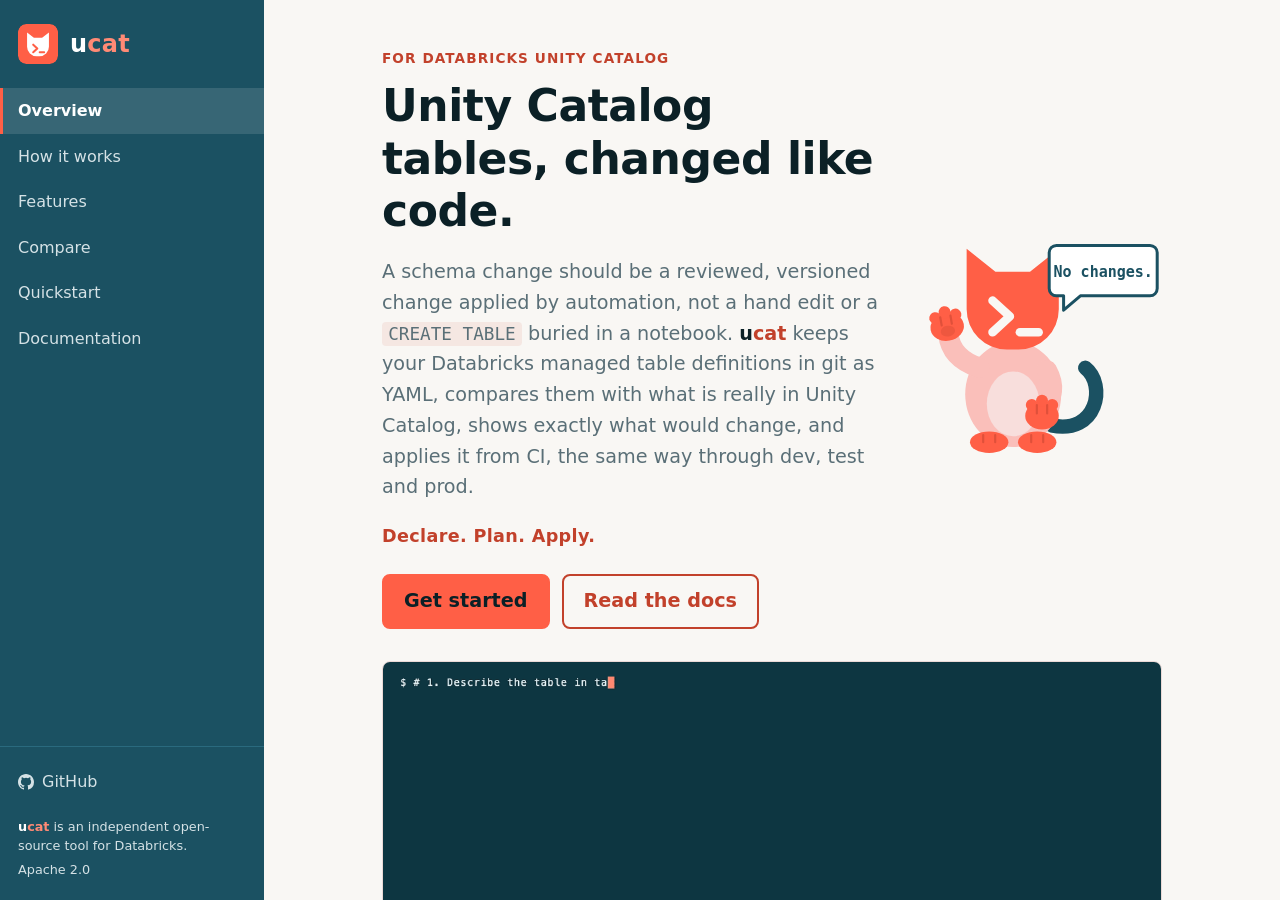
==== docs/index.html @ d8d9d3b6 "ucat v1.0.0" ====
<!doctype html>
<html lang="en">
<head>
  <meta charset="utf-8">
  <meta name="viewport" content="width=device-width, initial-scale=1">
  <title>ucat - Databricks Unity Catalog tables, changed like code</title>
  <meta name="description" content="Declarative management of Databricks Unity Catalog managed tables: YAML in git, plan, apply from CI, the same definitions through dev, test and prod. No state file.">
  <script>document.documentElement.className = "js";</script>
  <link rel="stylesheet" href="assets/style.css">
  <link rel="icon" type="image/svg+xml" href="assets/favicon.svg">
  <meta property="og:type" content="website">
  <meta property="og:title" content="ucat - Databricks Unity Catalog tables, changed like code">
  <meta property="og:description" content="YAML in git, plan, apply from CI. Declarative management of Databricks Unity Catalog managed tables. No state file.">
  <meta property="og:url" content="https://ninilich.github.io/ucat/">
  <meta property="og:image" content="https://ninilich.github.io/ucat/assets/social-preview.png">
  <meta name="twitter:card" content="summary_large_image">
  <meta name="twitter:image" content="https://ninilich.github.io/ucat/assets/social-preview.png">
</head>
<body>
  <a class="skip" href="#main">Skip to content</a>
  <div class="shell">
    <aside class="sidebar">
      <div class="sb-head">
        <a class="brand" href="#overview"><img src="assets/ucat-icon-tile.svg" width="40" height="40" alt=""><span class="wm">u<span>cat</span></span></a>
        <button class="menu-btn" type="button" aria-expanded="false" aria-controls="menu">Menu</button>
      </div>
      <nav id="menu" aria-label="Main">
        <ul>
          <li><a class="item" href="#overview">Overview</a></li>
          <li><a class="item" href="#how-it-works">How it works</a></li>
          <li><a class="item" href="#features">Features</a></li>
          <li><a class="item" href="#compare">Compare</a></li>
          <li><a class="item" href="#quickstart">Quickstart</a></li>
          <li><a class="item" href="documentation.html">Documentation</a></li>
        </ul>
        <div class="sb-foot">
          <ul>
            <li><a class="item" href="https://github.com/ninilich/ucat"><svg class="sb-ico" width="16" height="16" viewBox="0 0 16 16" aria-hidden="true" focusable="false"><path d="M8 0C3.58 0 0 3.58 0 8c0 3.54 2.29 6.53 5.47 7.59.4.07.55-.17.55-.38 0-.19-.01-.82-.01-1.49-2.01.37-2.53-.49-2.69-.94-.09-.23-.48-.94-.82-1.13-.28-.15-.68-.52-.01-.53.63-.01 1.08.58 1.23.82.72 1.21 1.87.87 2.33.66.07-.52.28-.87.51-1.07-1.78-.2-3.64-.89-3.64-3.95 0-.87.31-1.59.82-2.15-.08-.2-.36-1.02.08-2.12 0 0 .67-.21 2.2.82a7.6 7.6 0 0 1 4 0c1.53-1.04 2.2-.82 2.2-.82.44 1.1.16 1.92.08 2.12.51.56.82 1.27.82 2.15 0 3.07-1.87 3.75-3.65 3.95.29.25.54.73.54 1.48 0 1.07-.01 1.93-.01 2.2 0 .21.15.46.55.38A8.01 8.01 0 0 0 16 8c0-4.42-3.58-8-8-8z"/></svg>GitHub</a></li>
          </ul>
          <p class="sb-legal"><span class="uc">u<span>cat</span></span> is an independent open-source tool for Databricks.<span>Apache 2.0</span></p>
        </div>
      </nav>
    </aside>

    <main id="main">
      <section class="panel" id="overview" data-title="Overview">
        <div class="hero">
          <div>
            <p class="eyebrow">For Databricks Unity Catalog</p>
            <h1 tabindex="-1">Unity Catalog tables, changed like code.</h1>
            <p class="lead">A schema change should be a reviewed, versioned change applied by automation, not a hand edit or a <code>CREATE TABLE</code> buried in a notebook. <span class="uc">u<span>cat</span></span> keeps your Databricks managed table definitions in git as YAML, compares them with what is really in Unity Catalog, shows exactly what would change, and applies it from CI, the same way through dev, test and prod.</p>
            <p class="tagline">Declare. Plan. Apply.</p>
            <div class="actions">
              <a class="btn primary" href="#quickstart">Get started</a>
              <a class="btn secondary" href="documentation.html">Read the docs</a>
            </div>
          </div>
          <img src="assets/cato-overview.svg" width="240" height="240" alt="Cato, the ucat mascot, says: No changes.">
        </div>
        <div class="demo">
          <img src="assets/demo.gif" width="1180" height="720" alt="Terminal recording: ucat validate, plan and apply create a table; then a new column, a different clustering and a table property are added to it (changed lines highlighted), with validate, plan and apply; the last plan prints No changes.">
        </div>

        <div class="sub" id="why">
          <h2>Sound familiar?</h2>
          <ul>
            <li>A column was added in production by hand. Dev and test never got it.</li>
            <li>Your jobs are full of <code>CREATE TABLE IF NOT EXISTS</code>. A pipeline ends up doing what it should not: owning its own table definitions. Creation is smeared across the code. It is an anti-pattern and a workaround for a missing tool.</li>
            <li>Nobody can review a table change before it reaches production.</li>
            <li>A rename quietly became a drop and a create.</li>
          </ul>
          <p><strong>The missing piece next to Declarative Automation Bundles (formerly Databricks Asset Bundles).</strong> Bundles deploy jobs and pipelines; <span class="uc">u<span>cat</span></span> deploys tables the same way. Describe them declaratively, review the plan in a pull request, apply the same definitions to dev, test and prod, one target at a time.</p>
        </div>
        <p class="legal"><span class="oss">Open source under the Apache License 2.0. <a href="https://github.com/ninilich/ucat/issues">Issues</a>, <a href="https://github.com/ninilich/ucat/blob/main/CONTRIBUTING.md">contributions welcome</a>, <a href="https://github.com/ninilich/ucat/blob/main/ROADMAP.md">roadmap</a>.</span>Databricks and Unity Catalog are trademarks of Databricks, Inc. <span class="uc">u<span>cat</span></span> is an independent project and is not sponsored or endorsed by Databricks.</p>
      </section>

      <section class="panel" id="how-it-works" data-title="How it works">
        <div class="head-mascot">
          <div><h2 tabindex="-1">How it works</h2></div>
          <img src="assets/cato-plan.svg" width="160" height="160" alt="Cato reading a plan">
        </div>
        <ol class="steps">
          <li>
            <h3>Describe tables in YAML</h3>
            Describe the table you want. One file per table, kept in git next to your code.
            <pre><code>name: orders
schema: silver
comment: "Customer orders"
columns:
  - name: id
    type: BIGINT
    nullable: false
    comment: "Primary key"
  - name: created_at
    type: TIMESTAMP
clustering:
  columns: [id]</code></pre>
          </li>
          <li>
            <h3>Plan</h3>
            <span class="uc">u<span>cat</span></span> reads the live state from the Unity Catalog REST API and shows exactly what would change. There is no state file to store or lock.
            <pre><code>$ ucat plan -t dev
  `main`.`silver`.`orders`
    + create table `main`.`silver`.`orders` (2 columns)

Plan: 1 to add, 0 to change, 0 to destroy.</code></pre>
          </li>
          <li>
            <h3>Apply</h3>
            Review, then apply. Destructive changes ask for confirmation; CI uses <code>--auto-approve</code>.
            <pre><code>ucat apply -t dev</code></pre>
          </li>
          <li>
            <h3>Change it later</h3>
            Edit the YAML: add a column, change the clustering, set a table property. Run <code>plan</code> and <code>apply</code> again; <span class="uc">u<span>cat</span></span> changes the table in place.
            <pre><code>  - name: discount
    type: DECIMAL(5,2)
clustering:
  columns: [customer_id]
tblproperties:
  delta.enableChangeDataFeed: "true"</code></pre>
            <pre><code>$ ucat plan -t dev
  `main`.`silver`.`orders`
    ~ set 1 tblproperties
    ~ add column "discount" DECIMAL(5,2)
    ~ set clustering by (customer_id)

Plan: 0 to add, 3 to change, 0 to destroy.</code></pre>
          </li>
        </ol>
      </section>

      <section class="panel" id="features" data-title="Features">
        <h2 tabindex="-1">Key features</h2>
        <p class="lead">Schema changes get the same treatment as code: versioned, reviewed, applied by automation.</p>
        <div class="feat-rows">
          <div class="feat">
            <div class="feat-text">
              <h3>Describe it, don&#x27;t script it</h3>
              <p>You write the table you want. <span class="uc">u<span>cat</span></span> works out the <code>CREATE</code> and <code>ALTER</code> statements, in the right order. No migrations to hand-write.</p>
            </div>
            <pre><code>columns:
  - name: id
    type: BIGINT
  - name: discount
    type: DECIMAL(5,2)
clustering:
  columns: [customer_id]</code></pre>
          </div>
          <div class="feat">
            <div class="feat-text">
              <h3>Reviewed before it runs</h3>
              <p><code>ucat plan</code> shows exactly what would change, with <code>--show-sql</code> for the statements. Put it in a pull request.</p>
            </div>
            <pre><code>$ ucat plan -t dev
  `main`.`shop`.`orders`
    ~ set 1 tblproperties
    ~ add column "discount" DECIMAL(5,2)
    ~ set clustering by (customer_id)

Plan: 0 to add, 3 to change, 0 to destroy.</code></pre>
          </div>
          <div class="feat">
            <div class="feat-text">
              <h3>Safe by default</h3>
              <p>A rename stays a rename (<code>rename_from</code>), never a drop and a create. A column drop without column mapping is refused at planning time.</p>
            </div>
            <pre><code>rename_from: order_items

$ ucat plan -t dev
  `main`.`shop`.`order_lines`
    ~ rename table order_items → order_lines

Plan: 0 to add, 1 to change, 0 to destroy.</code></pre>
          </div>
        </div>
        <div class="grid features">
          <div class="card"><h3>Same definitions, every environment</h3><p>One YAML, a target per environment. CI applies the same definitions to dev, test and prod, one target at a time.</p></div>
          <div class="card"><h3>Built for CI/CD</h3><p>Exit codes, <code>--detailed-exitcode</code>, <code>--json</code>. One binary for Linux, macOS and Windows.</p></div>
          <div class="card"><h3>Start from what you have</h3><p><code>ucat pull</code> writes YAML from tables that already exist.</p></div>
        </div>
      </section>

      <section class="panel" id="compare" data-title="Compare">
        <h2 tabindex="-1">How it compares</h2>
        <p class="lead"><span class="uc">u<span>cat</span></span> does one thing: it keeps the definitions of standalone managed tables in git and brings Unity Catalog to that state. The other tools do other jobs; several of them work well next to <span class="uc">u<span>cat</span></span>.</p>
        <div class="tw">
          <div class="tablewrap">
            <table class="matrix">
              <thead><tr><th scope="col" class="corner"><span class="sr">Criterion</span></th><th scope="col" class="c-ucat"><span class="hd"><span class="hn"><span class="uc">u<span>cat</span></span></span><button type="button" class="tip" aria-label="About ucat" aria-expanded="false" aria-controls="tip-1">i</button></span></th><th scope="col" class="c-tf"><span class="hd"><span class="hn">Terraform</span><button type="button" class="tip" aria-label="About Terraform" aria-expanded="false" aria-controls="tip-2">i</button></span></th><th scope="col" class="c-bl"><span class="hd"><span class="hn">Bundles + Lakeflow</span><button type="button" class="tip" aria-label="About Bundles + Lakeflow" aria-expanded="false" aria-controls="tip-3">i</button></span><span class="sub2">Declarative Automation Bundles and Lakeflow pipelines</span></th><th scope="col" class="c-dbt"><span class="hd"><span class="hn">dbt</span><button type="button" class="tip" aria-label="About dbt" aria-expanded="false" aria-controls="tip-4">i</button></span></th><th scope="col" class="c-atlas"><span class="hd"><span class="hn">Atlas</span><button type="button" class="tip" aria-label="About Atlas" aria-expanded="false" aria-controls="tip-5">i</button></span></th><th scope="col" class="c-nb"><span class="hd"><span class="hn">Notebooks</span><button type="button" class="tip" aria-label="About Notebooks" aria-expanded="false" aria-controls="tip-6">i</button></span><span class="sub2">CREATE TABLE IF NOT EXISTS</span></th></tr></thead>
              <tbody>
                <tr><th scope="row"><span class="hd"><span class="hn">Designed for</span><button type="button" class="tip" aria-label="About Designed for" aria-expanded="false" aria-controls="tip-7">i</button></span></th><td class="u" data-tool="ucat">Definitions of standalone managed tables</td><td data-tool="Terraform">Infrastructure as code, including tables, schemas, catalogs</td><td data-tool="Bundles + Lakeflow">Deploying and running pipelines and jobs; pipeline-owned materialized views and streaming tables</td><td data-tool="dbt">Data transformations; a table is the output of a model</td><td data-tool="Atlas">Database schema management, declarative or versioned</td><td data-tool="Notebooks">Running code; creating a table is a side job</td></tr>
                <tr><th scope="row"><span class="hd"><span class="hn">How you describe a table</span><button type="button" class="tip" aria-label="About How you describe a table" aria-expanded="false" aria-controls="tip-8">i</button></span></th><td class="u" data-tool="ucat">Declarative YAML, one file per table</td><td data-tool="Terraform">Declarative HCL resource</td><td data-tool="Bundles + Lakeflow">Pipeline code (SQL or Python)</td><td data-tool="dbt">SQL model plus YAML properties</td><td data-tool="Atlas">SQL schema file</td><td data-tool="Notebooks">Notebook code (SQL or Python)</td></tr>
                <tr><th scope="row"><span class="hd"><span class="hn">What you run</span><button type="button" class="tip" aria-label="About What you run" aria-expanded="false" aria-controls="tip-9">i</button></span></th><td class="u" data-tool="ucat">One binary</td><td data-tool="Terraform">Terraform CLI, provider, state file</td><td data-tool="Bundles + Lakeflow">Databricks CLI; a pipeline in the workspace</td><td data-tool="dbt">Python, dbt-databricks adapter</td><td data-tool="Atlas">Atlas CLI, <strong class="em">Atlas Pro</strong> account for Databricks</td><td data-tool="Notebooks">Nothing extra</td></tr>
                <tr><th scope="row"><span class="hd"><span class="hn">Licence and cost</span><button type="button" class="tip" aria-label="About Licence and cost" aria-expanded="false" aria-controls="tip-10">i</button></span></th><td class="u" data-tool="ucat">Open source (Apache 2.0), free</td><td data-tool="Terraform">Provider: Apache 2.0. Terraform itself: Business Source License</td><td data-tool="Bundles + Lakeflow">Part of Databricks</td><td data-tool="dbt">dbt Core open source (Apache 2.0), free</td><td data-tool="Atlas">Databricks needs the <strong class="em">paid Pro plan</strong></td><td data-tool="Notebooks">Part of Databricks</td></tr>
                <tr><th scope="row"><span class="hd"><span class="hn">Supports managed tables</span><button type="button" class="tip" aria-label="About Supports managed tables" aria-expanded="false" aria-controls="tip-11">i</button></span></th><td class="u mkc" data-tool="ucat"><span class="mk mk-yes" role="img" aria-label="Yes">●</span></td><td class="mkc" data-tool="Terraform"><span class="mk mk-yes" role="img" aria-label="Yes">●</span></td><td class="mkc" data-tool="Bundles + Lakeflow"><span class="mk mk-no" role="img" aria-label="No">○</span></td><td class="mkc" data-tool="dbt"><button type="button" class="mk mk-part mkbtn" aria-label="Partly" aria-expanded="false" aria-controls="tip-12">◐</button></td><td class="mkc" data-tool="Atlas"><span class="mk mk-yes" role="img" aria-label="Yes">●</span></td><td class="mkc" data-tool="Notebooks"><button type="button" class="mk mk-part mkbtn" aria-label="Partly" aria-expanded="false" aria-controls="tip-13">◐</button></td></tr>
                <tr><th scope="row"><span class="hd"><span class="hn">Works out the change and applies it in place (ALTER)</span><button type="button" class="tip" aria-label="About Works out the change and applies it in place (ALTER)" aria-expanded="false" aria-controls="tip-14">i</button></span></th><td class="u mkc" data-tool="ucat"><span class="mk mk-yes" role="img" aria-label="Yes">●</span></td><td class="mkc" data-tool="Terraform"><button type="button" class="mk mk-part mkbtn" aria-label="Partly" aria-expanded="false" aria-controls="tip-15">◐</button></td><td class="mkc" data-tool="Bundles + Lakeflow"><button type="button" class="mk mk-part mkbtn" aria-label="Partly" aria-expanded="false" aria-controls="tip-16">◐</button></td><td class="mkc" data-tool="dbt"><button type="button" class="mk mk-part mkbtn" aria-label="Partly" aria-expanded="false" aria-controls="tip-17">◐</button></td><td class="mkc" data-tool="Atlas"><span class="mk mk-yes" role="img" aria-label="Yes">●</span></td><td class="mkc" data-tool="Notebooks"><span class="mk mk-no" role="img" aria-label="No">○</span></td></tr>
                <tr class="last"><th scope="row"><span class="hd"><span class="hn">Shows a plan before applying</span><button type="button" class="tip" aria-label="About Shows a plan before applying" aria-expanded="false" aria-controls="tip-18">i</button></span></th><td class="u mkc" data-tool="ucat"><span class="mk mk-yes" role="img" aria-label="Yes">●</span></td><td class="mkc" data-tool="Terraform"><button type="button" class="mk mk-part mkbtn" aria-label="Partly" aria-expanded="false" aria-controls="tip-19">◐</button></td><td class="mkc" data-tool="Bundles + Lakeflow"><button type="button" class="mk mk-part mkbtn" aria-label="Partly" aria-expanded="false" aria-controls="tip-20">◐</button></td><td class="mkc" data-tool="dbt"><span class="mk mk-no" role="img" aria-label="No">○</span></td><td class="mkc" data-tool="Atlas"><span class="mk mk-yes" role="img" aria-label="Yes">●</span></td><td class="mkc" data-tool="Notebooks"><span class="mk mk-no" role="img" aria-label="No">○</span></td></tr>
              </tbody>
            </table>
          </div>
        </div>
        <p class="legend"><span class="mk mk-yes" aria-hidden="true">●</span> yes <span class="mk mk-part" aria-hidden="true">◐</span> partly (see the note) <span class="mk mk-no" aria-hidden="true">○</span> no. Checked against the vendors&#x27; documentation and, for the Terraform provider, its source code (v1.142.0), on 12 November 2026.</p>
        <div role="tooltip" class="tipbox" id="tip-1" hidden>A CLI that keeps the definitions of standalone Unity Catalog managed tables in git as YAML, compares them with the live state and applies the difference. No state file.</div>
        <div role="tooltip" class="tipbox" id="tip-2" hidden>The Databricks provider manages tables with databricks_sql_table, next to catalogs and schemas. It needs a state file. It adds or drops columns, or renames, comments and changes the nullability of existing columns, in place; a change of a column type is rejected at plan time. Adding or dropping columns together with changing existing ones in one apply is rejected, and a rename is matched by the position of the column, not by its name. The provider docs still say a column change recreates the table; the code no longer does that for these changes.</div>
        <div role="tooltip" class="tipbox" id="tip-3" hidden>Declarative Automation Bundles (formerly Databricks Asset Bundles) deploy pipelines, jobs and other resources, including catalogs, schemas and volumes, but not tables. The direct deployment engine keeps its own state file. Lakeflow pipelines (formerly Delta Live Tables) build materialized views and streaming tables. Such a table and its pipeline are one unit: a different kind of table from a standalone managed table, and a different approach altogether.</div>
        <div role="tooltip" class="tipbox" id="tip-4" hidden>A transformation tool. A table is the output of a model, so its schema follows the model&#x27;s SQL. dbt manages only the tables it builds. Incremental models can add columns (on_schema_change); a table model is replaced on every run.</div>
        <div role="tooltip" class="tipbox" id="tip-5" hidden>A schema management tool with a declarative mode and Databricks support. Databricks is available only on its Pro plan or during a trial. Schemas are described in SQL, not YAML.</div>
        <div role="tooltip" class="tipbox" id="tip-6" hidden>The common baseline: a notebook or job runs CREATE TABLE IF NOT EXISTS. It never changes a table that already exists, so the code and the real table drift apart, and every change is a hand-written ALTER. A workaround for a missing tool, not a tool.</div>
        <div role="tooltip" class="tipbox" id="tip-7" hidden>What the tool is mainly built to do.</div>
        <div role="tooltip" class="tipbox" id="tip-8" hidden>The form of the definition. Declarative means you state what the table should look like; imperative means you list the statements to run.</div>
        <div role="tooltip" class="tipbox" id="tip-9" hidden>What you have to install or operate besides Databricks itself.</div>
        <div role="tooltip" class="tipbox" id="tip-10" hidden>Whether you can use the tool for this job freely, or it is billed through Databricks or a paid plan.</div>
        <div role="tooltip" class="tipbox" id="tip-11" hidden>Plain managed Delta tables in Unity Catalog. Bundles and Lakeflow work with materialized views and streaming tables instead: a different kind of table, owned by a pipeline.</div>
        <div role="tooltip" class="tipbox" id="tip-12" hidden>Only the tables it builds as models.</div>
        <div role="tooltip" class="tipbox" id="tip-13" hidden>Creates a table once; never changes it.</div>
        <div role="tooltip" class="tipbox" id="tip-14" hidden>The tool finds the difference and builds the ALTER statements, so you do not write migrations and the table is not recreated.</div>
        <div role="tooltip" class="tipbox" id="tip-15" hidden>Adds or drops columns, or renames and comments existing ones, in place (not both in one apply); a column type change is rejected at plan time.</div>
        <div role="tooltip" class="tipbox" id="tip-16" hidden>ALTER on a streaming table is in Beta; changes the pipeline cannot handle need a full refresh that reprocesses the data.</div>
        <div role="tooltip" class="tipbox" id="tip-17" hidden>Incremental models can follow on_schema_change; table models are replaced on every run.</div>
        <div role="tooltip" class="tipbox" id="tip-18" hidden>You see what would change before anything runs.</div>
        <div role="tooltip" class="tipbox" id="tip-19" hidden>terraform plan shows changes to resource attributes, not the SQL the provider will run.</div>
        <div role="tooltip" class="tipbox" id="tip-20" hidden>bundle plan previews changes to resources such as a pipeline, not to the columns of a table.</div>

        <div class="cmp-blocks">
          <h3>What <span class="uc">u<span>cat</span></span> adds on top</h3>
          <p>Explicit renames with <code>rename_from</code>. Checks while planning, before any DDL runs: an unsupported column type change, a new <code>NOT NULL</code> column, a column drop on a table without column mapping. <code>ucat pull</code>, which writes YAML from tables that already exist.</p>
          <h3>Use together</h3>
          <ul>
            <li><strong>Terraform</strong> manages catalogs, schemas and grants; <span class="uc">u<span>cat</span></span> manages the tables inside them.</li>
            <li><strong>Bundles</strong> deploy your pipelines; <span class="uc">u<span>cat</span></span> manages the standalone tables around them, for example the tables your jobs load data into.</li>
            <li><strong>dbt</strong> transforms downstream; <span class="uc">u<span>cat</span></span> keeps the definitions of the tables you load into.</li>
          </ul>
          <h3>When <span class="uc">u<span>cat</span></span> is not a fit</h3>
          <ul>
            <li>You need materialized views or streaming tables owned by a pipeline.</li>
            <li>You need more than managed tables. See the <a href="https://github.com/ninilich/ucat/blob/main/docs/limitations.md">Limitations</a> (the project is actively developing; the <a href="https://github.com/ninilich/ucat/blob/main/ROADMAP.md">Roadmap</a> shows what is next).</li>
          </ul>
          <details class="more">
            <summary>What each tool is for, and where <span class="uc">u<span>cat</span></span> fits</summary>
            <p><strong>Terraform</strong> manages infrastructure, tables included, through the <a href="https://registry.terraform.io/providers/databricks/databricks/latest/docs/resources/sql_table">Databricks provider</a>. It keeps a state file and runs the SQL on a cluster or a SQL warehouse. The provider documentation itself warns that it &quot;doesn&#x27;t handle complex cases of schema evolution&quot; and recommends specialised tools such as Liquibase and Flyway, which run versioned migrations. <span class="uc">u<span>cat</span></span> is a specialised tool for Unity Catalog tables that is declarative instead: no state file, a plan with the statements, no Terraform workflow for a schema change.</p>
            <p><strong>Declarative Automation Bundles</strong> deploy pipelines, jobs and other resources, among them catalogs, schemas, volumes and registered models. <a href="https://docs.databricks.com/aws/en/dev-tools/bundles/resources">Tables are not a bundle resource type</a>. Deployments use the <a href="https://docs.databricks.com/aws/en/dev-tools/bundles/direct">direct engine, which keeps its own state file</a> (the Terraform engine was removed in CLI 1.20.0).  <span class="uc">u<span>cat</span></span> deploys the standalone tables next to the pipelines that bundles deploy.</p>
            <p><strong>Lakeflow pipelines</strong> build materialized views and streaming tables. While a pipeline is active, it <a href="https://docs.databricks.com/aws/en/ldp/unity-catalog">manages the refresh schedule and permissions of its tables</a>: the table and its pipeline are one unit. This is a different ecosystem from standalone managed tables. If your table is produced by such a pipeline, it is not a job for <span class="uc">u<span>cat</span></span>.</p>
            <p><strong>dbt</strong> transforms data. A table is the output of a model, so its schema follows the model&#x27;s SQL, and dbt manages only the tables it builds. <span class="uc">u<span>cat</span></span> is for the tables dbt does not build, for example the tables you load data into, and for keeping their definitions reviewed in git.</p>
            <p><strong>Atlas</strong> is a schema management tool with a <a href="https://www.atlasgo.io/guides/databricks/automatic-migrations">declarative mode and Databricks support</a>. Databricks is available only on its <strong class="em">Pro plan</strong> or during a trial, and the schema is described in SQL. <span class="uc">u<span>cat</span></span> is open source, uses YAML and is built only for Unity Catalog tables.</p>
            <p><strong>Notebooks with <code>CREATE TABLE IF NOT EXISTS</code></strong> are the common baseline, and in our view a workaround for a missing tool. Software engineering settled this long ago: a <a href="https://martinfowler.com/articles/evodb.html">schema change is a versioned migration applied by automation</a>, kept apart from the code that uses the table, and data teams now keep <a href="https://soda.io/blog/guide-to-data-contracts">contracts as code in Git</a> instead of scattering them across jobs. For standalone Unity Catalog tables, nothing in the matrix above did that job. <span class="uc">u<span>cat</span></span> does.</p>
          </details>
          <p class="foot">Products change: if something here is out of date, please open an issue. All product names and trademarks are the property of their respective owners.</p>
        </div>
      </section>

      <section class="panel" id="quickstart" data-title="Quickstart">
        <h2 tabindex="-1">Quickstart</h2>
        <p class="lead">From install to the first plan in about five minutes.</p>
        <ol class="steps">
          <li>
            <h3>Install</h3>
            Not released yet; the first release will ship binaries for Linux, macOS and Windows. For now, install from source (Go 1.26 or newer).
            <pre><code>go install github.com/ninilich/ucat@latest
ucat version</code></pre>
          </li>
          <li>
            <h3>Authenticate</h3>
            Log in the usual Databricks way. <span class="uc">u<span>cat</span></span> uses the workspace host of the target and the login you made for that host.
            <pre><code>databricks auth login --host https://&lt;workspace&gt;.cloud.databricks.com</code></pre>
          </li>
          <li>
            <h3>Create a project</h3>
            <pre><code>ucat init</code></pre>
          </li>
          <li>
            <h3>See what would change</h3>
            <pre><code>ucat plan -t dev</code></pre>
          </li>
          <li class="has-cato">
            <h3>Apply</h3>
            <pre><code>ucat apply -t dev</code></pre>
            <img class="step-cato" src="assets/cato-apply.svg" width="150" height="150" alt="Cato about to press the apply button">
          </li>
        </ol>
        <p>Already have tables in Unity Catalog? Import them: <code>ucat pull -t dev</code> writes the YAML for you.</p>
        <p>Want to try it on a ready project? <a href="https://github.com/ninilich/ucat/tree/main/examples/quickstart">The quickstart example</a> creates a small shop schema, changes it twice and cleans up.</p>
        <p><a href="https://github.com/ninilich/ucat/blob/main/docs/getting-started.md">Full getting-started guide</a></p>
      </section>


    </main>
  </div>
  <script src="assets/site.js"></script>
</body>
</html>
---- docs/assets/style.css ----
/* ucat site: one stylesheet for all pages. Light theme only, no external fonts. */
:root {
  --coral: #FF5F46;
  --pink: #FABFBA;
  --blush: #F8DEDC;
  --coral-text: #C2412B;
  --teal: #1B5162;
  --teal-2: #2A6A7E;
  --teal-deep: #103642;
  --slate: #618794;
  --green: #1F7A5C;
  --blue: #2272B4;
  --oat: #F9F7F4;
  --ink: #0B2026;
  --muted: #5A6F77;
  --line: #EAD9D6;
  --surface: #FFFFFF;
  --side-ink: #FFFFFF;
  --side-muted: #D5E2E6;
  --sidew: 264px;
  --maxw: 860px;
}

* { box-sizing: border-box; }
html { color-scheme: light; }
body {
  margin: 0;
  background: var(--oat);
  color: var(--ink);
  font: 16px/1.6 system-ui, -apple-system, "Segoe UI", Roboto, sans-serif;
}
a { color: var(--coral-text); }
a:hover { text-decoration-thickness: 2px; }
:focus-visible { outline: 3px solid var(--blue); outline-offset: 2px; border-radius: 3px; }
code, pre { font-family: ui-monospace, SFMono-Regular, Menlo, Consolas, monospace; }
code { background: rgba(194, 65, 43, 0.09); padding: 0.1em 0.35em; border-radius: 4px; font-size: 0.92em; }
pre {
  background: var(--teal-deep); color: #E8EEF0;
  padding: 16px 18px; border-radius: 8px; overflow-x: auto;
  font-size: 0.9rem; line-height: 1.5; max-width: 100%;
}
pre code { background: none; padding: 0; color: inherit; }
img { max-width: 100%; height: auto; }

.skip { position: absolute; left: 8px; top: -60px; z-index: 100; background: var(--ink); color: #fff; padding: 8px 14px; border-radius: 6px; }
.skip:focus { top: 8px; }

/* shell: sidebar + content */
.shell { display: block; }
.sidebar { background: var(--teal); color: var(--side-ink); }
.sb-head { display: flex; align-items: center; justify-content: space-between; padding: 16px 18px; }
.brand { display: inline-flex; align-items: center; gap: 12px; text-decoration: none; color: var(--side-ink); font-weight: 700; font-size: 1.5rem; letter-spacing: 0.01em; }
.brand img { display: block; border-radius: 8px; }
.brand .wm span { color: #FF8A75; } /* lighter coral: 3.8:1 on the teal sidebar */
.menu-btn {
  display: none; font: inherit; font-weight: 600; color: var(--side-ink);
  background: transparent; border: 1px solid var(--slate); border-radius: 8px; padding: 7px 14px; cursor: pointer;
}
.menu-btn:hover { background: var(--teal-2); }
.sidebar :focus-visible { outline-color: #fff; }
#menu { display: flex; flex-direction: column; padding: 4px 0 16px; }
#menu ul { list-style: none; margin: 0; padding: 0; }
#menu a.item {
  display: block; padding: 10px 18px 10px 15px; border-left: 3px solid transparent;
  color: var(--side-muted); text-decoration: none; font-size: 1rem;
}
#menu a.item:hover { background: rgba(255, 255, 255, 0.08); color: #fff; }
#menu a.item[aria-current="page"] { border-left-color: var(--coral); background: rgba(255, 255, 255, 0.12); color: #fff; font-weight: 700; }
.sb-foot { margin-top: 12px; padding-top: 12px; border-top: 1px solid var(--teal-2); }
.sb-legal { margin: 14px 18px 0; font-size: 0.8rem; line-height: 1.45; color: var(--side-muted); }
.sb-legal > span:not(.uc) { display: block; margin-top: 6px; }

/* content panels */
main { outline: none; }
.panel { max-width: var(--maxw); margin: 0 auto; padding: 48px 40px 64px; }
#compare.panel { max-width: 1180px; } /* the matrix needs the room: six tools and the criteria column */
.panel :is(h1, h2):focus { outline: none; }
.js .panel { display: none; }
.js .panel.active { display: block; animation: fade 0.2s ease-out; }
@keyframes fade { from { opacity: 0; transform: translateY(4px); } to { opacity: 1; transform: none; } }
.panel + .panel { border-top: 1px solid var(--line); }
.js .panel + .panel { border-top: none; }

h1, h2, h3 { line-height: 1.2; margin: 0 0 12px; }
h1 { font-size: clamp(2rem, 4.5vw, 2.75rem); letter-spacing: -0.01em; }
h2 { font-size: clamp(1.6rem, 3vw, 2rem); }
h3 { font-size: 1.1rem; }
.lead { font-size: 1.2rem; color: var(--muted); max-width: 40em; }
.eyebrow { color: var(--coral-text); font-weight: 700; font-size: 0.85rem; text-transform: uppercase; letter-spacing: 0.08em; margin: 0 0 8px; }
.sub { margin-top: 48px; padding-top: 32px; border-top: 1px solid var(--line); }

/* hero and mascot headers */
.hero { display: grid; grid-template-columns: 1fr 240px; gap: 32px; align-items: center; }
.hero img, .head-mascot img { display: block; }
.head-mascot { display: flex; align-items: center; justify-content: space-between; gap: 24px; }
.head-mascot > div { min-width: 0; }
.head-mascot img { flex: none; }
.actions { display: flex; gap: 12px; flex-wrap: wrap; margin-top: 24px; }
.btn {
  display: inline-block; padding: 10px 20px; border-radius: 8px; text-decoration: none;
  font-weight: 700; font-size: 1.2rem; border: 2px solid var(--coral);
}
.btn.primary { background: var(--coral); color: var(--ink); }
.btn.primary:hover { background: var(--pink); border-color: var(--pink); }
.btn.secondary { color: var(--coral-text); border-color: var(--coral-text); background: transparent; }
.btn.secondary:hover { background: var(--surface); }

.demo { margin-top: 32px; }
.demo img { max-width: 100%; border-radius: 8px; border: 1px solid var(--line); }
.placeholder { border: 2px dashed var(--pink); border-radius: 8px; padding: 40px 16px; text-align: center; color: var(--muted); background: var(--surface); }
/* the word "ucat" in running text: bold, two colours like the logo */
.uc { font-weight: 700; color: var(--ink); }
.uc span { color: var(--coral-text); }
.sidebar .uc { color: #fff; }
.sidebar .uc span { color: #FF8A75; }
.eyebrow { margin: 0 0 10px; font-size: 0.85rem; font-weight: 700; letter-spacing: 0.08em; text-transform: uppercase; color: var(--coral-text); }
.tagline { margin: 18px 0 0; font-size: 1.1rem; font-weight: 700; letter-spacing: 0.02em; color: var(--coral-text); }
.legal { margin-top: 40px; padding-top: 16px; border-top: 1px solid var(--line); font-size: 0.8rem; color: var(--muted); }

/* grids, steps, cards */
.grid { display: grid; gap: 16px; grid-template-columns: repeat(auto-fit, minmax(240px, 1fr)); margin-top: 20px; }
.card { background: var(--surface); border: 1px solid var(--line); border-radius: 10px; padding: 18px; }
.card p { margin: 0; color: var(--muted); }
.card.key { grid-column: 1 / -1; border-left: 4px solid var(--coral); }
.card.key h3 { font-size: 1.25rem; }
.feat-rows { margin-top: 20px; }
.feat { display: grid; grid-template-columns: 1fr; gap: 16px; align-items: center; padding: 22px 0; border-top: 1px solid var(--line); }
.feat:last-child { margin-bottom: 8px; }
.feat-text { border-left: 4px solid var(--coral); padding-left: 16px; }
.feat-text h3 { margin: 0 0 6px; font-size: 1.25rem; }
.feat-text p { margin: 0; color: var(--muted); }
.feat pre { margin: 0; font-size: 0.82rem; }
@media (min-width: 860px) {
  .feat { grid-template-columns: 1fr 1fr; gap: 32px; }
}
@media (min-width: 1100px) {
  .grid.features { grid-template-columns: repeat(3, 1fr); }
}
.card:hover { background: var(--blush); }
.card:hover p { color: var(--ink); }
.steps { counter-reset: step; list-style: none; padding: 0; margin: 20px 0 0; display: grid; gap: 16px; }
.steps li { counter-increment: step; background: var(--surface); border: 1px solid var(--line); border-radius: 10px; padding: 18px 18px 18px 64px; position: relative; min-width: 0; }
.steps li::before {
  content: counter(step); position: absolute; left: 18px; top: 16px;
  width: 32px; height: 32px; border-radius: 50%; background: var(--coral); color: var(--ink);
  display: grid; place-items: center; font-weight: 700; font-size: 1.15rem;
}
.steps li pre { margin: 10px 0 0; }

.steps li.has-cato { padding-right: 190px; min-height: 150px; }
.steps li .step-cato { position: absolute; right: 14px; bottom: 10px; width: 150px; height: 150px; }
.sb-ico { vertical-align: -3px; margin-right: 8px; fill: currentColor; }
.legal a { color: var(--coral-text); }
.legal .oss { display: block; margin-bottom: 6px; }

/* comparison matrix: a real table on wide screens, stacked blocks below 1200px. Nothing scrolls sideways. */
.tablewrap { margin-top: 20px; }
.matrix { border-collapse: separate; border-spacing: 0; width: 100%; background: var(--surface); font-size: 0.92rem; line-height: 1.45; }
.matrix th, .matrix td { text-align: left; vertical-align: top; overflow-wrap: anywhere; }
.matrix thead th { vertical-align: middle; font-weight: 700; line-height: 1.25; }
.matrix thead th .hn { font-size: 1rem; }
.matrix .sub2 { display: block; margin-top: 3px; font-size: 0.75rem; font-weight: 400; overflow-wrap: normal; }
.matrix th[scope="row"] { font-weight: 700; }
.matrix th.corner { background: var(--surface); }
.hd { display: inline-flex; align-items: center; gap: 6px; }
.hd .hn { min-width: 0; }
/* tool colours: header cells and the stacked-layout chips share them */
.c-ucat, td[data-tool="ucat"]::before { background: var(--teal); color: #fff; }
.c-tf, td[data-tool="Terraform"]::before { background: #7B42BC; color: #fff; }
.c-bl, td[data-tool="Bundles + Lakeflow"]::before { background: #1B3139; color: #fff; }
.c-dbt, td[data-tool="dbt"]::before { background: #FF694A; color: var(--ink); }
.c-atlas, td[data-tool="Atlas"]::before { background: #4E6B77; color: #fff; }
.c-nb, td[data-tool="Notebooks"]::before { background: #5F6B70; color: #fff; }
.matrix thead .c-ucat .uc, .matrix thead .c-ucat .uc span { color: #fff; }
.matrix thead .c-ucat .uc span { color: #FFB3A6; }
.matrix td::before { display: none; }
.matrix td.mkc { text-align: center; vertical-align: middle; }
.sr { position: absolute; width: 1px; height: 1px; overflow: hidden; clip: rect(0 0 0 0); white-space: nowrap; }
.mk { display: inline-block; font-size: 1.25rem; line-height: 1; font-style: normal; }
.mk-yes { color: var(--teal); }
.mk-part { color: var(--coral-text); }
.mk-no { color: var(--muted); }
.mkbtn { font: inherit; font-size: 1.25rem; line-height: 1; background: none; border: 0; padding: 4px 6px; cursor: help; border-radius: 6px; }
.mkbtn:hover { background: var(--blush); }
.tip {
  flex: none; width: 20px; height: 20px; padding: 0; border-radius: 50%; cursor: help;
  font: italic 700 0.78rem/1 Georgia, "Times New Roman", serif; display: inline-grid; place-items: center;
  background: transparent; color: inherit; border: 1.5px solid currentColor; opacity: 0.85;
}
.tip:hover, .tip[aria-expanded="true"] { opacity: 1; background: rgba(255, 255, 255, 0.22); }
.matrix th[scope="row"] .tip { color: var(--teal); }
.matrix th[scope="row"] .tip:hover, .matrix th[scope="row"] .tip[aria-expanded="true"] { background: var(--blush); }
.c-dbt .tip:hover, .c-dbt .tip[aria-expanded="true"] { background: rgba(11, 32, 38, 0.15); }
.matrix thead :focus-visible { outline-color: #fff; }
.matrix thead .c-dbt :focus-visible { outline-color: var(--ink); }
.tipbox {
  position: fixed; z-index: 60; left: 0; top: 0; width: max-content; max-width: min(340px, calc(100vw - 16px));
  background: var(--ink); color: #fff; padding: 10px 12px; border-radius: 8px; font-size: 0.88rem; line-height: 1.45;
  font-weight: 400; text-align: left; box-shadow: 0 8px 24px rgba(11, 32, 38, 0.3);
}
.tipbox[hidden] { display: none; }
.legend { margin: 12px 0 0; font-size: 0.9rem; color: var(--muted); }
.legend .mk { font-size: 1rem; margin-left: 10px; vertical-align: -1px; }
.legend .mk:first-child { margin-left: 0; }
.matrix .em, .cmp-blocks .em { font-weight: 700; text-decoration: underline; text-decoration-color: var(--coral); text-decoration-thickness: 2px; text-underline-offset: 3px; }
.cmp-blocks { margin-top: 36px; }
.cmp-blocks h3 { margin-top: 24px; }
.cmp-blocks h3:first-child { margin-top: 0; }
.cmp-blocks p, .cmp-blocks ul { margin: 0 0 10px; }
.cmp-blocks ul { padding-left: 1.3em; }
.cmp-blocks details.more { margin: 18px 0 0; border: 1px solid var(--line); border-radius: 8px; padding: 0 16px; }
.cmp-blocks details.more > summary { cursor: pointer; padding: 12px 0; font-weight: 600; }
.cmp-blocks details.more[open] > summary { border-bottom: 1px solid var(--line); margin-bottom: 12px; }
.cmp-blocks details.more p, .cmp-blocks details.more ul { font-size: 0.92rem; }
.cmp-blocks details.more > :last-child { margin-bottom: 14px; }
.cmp-blocks .foot { margin-top: 28px; padding-top: 14px; border-top: 1px solid var(--line); font-size: 0.8rem; color: var(--muted); }

/* wide: fit the panel, six equal tool columns */
@media (min-width: 1200px) {
  #compare.panel { max-width: 1180px; padding-left: 24px; padding-right: 24px; }
  .tablewrap { border: 1px solid var(--line); border-radius: 8px; overflow: hidden; }
  .matrix { table-layout: fixed; font-size: 0.85rem; line-height: 1.4; }
  .matrix th, .matrix td { padding: 8px 9px; border-right: 1px solid var(--line); border-bottom: 1px solid var(--line); }
  .matrix th.corner, .matrix th[scope="row"] { width: 170px; }
  .matrix th[scope="row"] .hn { font-size: 0.85rem; }
  .matrix thead th .hn { font-size: 0.92rem; }
  .matrix .sub2 { font-size: 0.68rem; }
  .matrix tr.last > * { border-bottom: 0; }
  .matrix tr > :last-child { border-right: 0; }
  .matrix td.u, .matrix th.c-ucat { border-left: 2px solid var(--teal); border-right: 2px solid var(--teal); }
  .matrix td.u { background: rgba(248, 222, 220, 0.5); }
  .matrix tr.last > td.u { border-bottom: 2px solid var(--teal); }
  .tip { width: 18px; height: 18px; font-size: 0.72rem; }
  .hd { gap: 5px; }
}

/* below 1200px: one block per criterion, one line per tool */
@media (max-width: 1199px) {
  .matrix, .matrix tbody { display: block; }
  .matrix thead { display: block; margin-bottom: 14px; }
  .matrix thead tr { display: flex; flex-wrap: wrap; gap: 6px; }
  .matrix thead th.corner { display: none; }
  .matrix thead th { display: block; padding: 6px 10px; border-radius: 999px; font-size: 0.85rem; }
  .matrix thead .hd { gap: 6px; }
  .matrix thead .hn { font-size: 0.85rem; }
  .matrix thead .sub2 { display: none; }
  .matrix tbody tr { display: block; background: var(--surface); border: 1px solid var(--line); border-radius: 10px; padding: 12px 14px; margin-bottom: 12px; }
  .matrix th[scope="row"] { display: block; padding: 0 0 8px; margin-bottom: 4px; border-bottom: 1px solid var(--line); }
  .matrix td { display: flex; align-items: flex-start; gap: 10px; padding: 7px 8px; border-radius: 6px; }
  .matrix td.mkc { text-align: left; align-items: center; }
  .matrix td::before {
    content: attr(data-tool); display: block; flex: none; width: 8.6rem; padding: 2px 8px; border-radius: 999px;
    font-size: 0.78rem; font-weight: 700; line-height: 1.35; text-align: center;
  }
  .matrix td.u { background: rgba(248, 222, 220, 0.6); }
  .matrix .mkbtn { padding: 0 4px; }
}

/* docs list */
.docgroup { margin: 40px 0 0; }
.doclist { list-style: none; padding: 0; margin: 20px 0 0; display: grid; gap: 12px; grid-template-columns: repeat(auto-fit, minmax(240px, 1fr)); }
.doclist a { display: block; height: 100%; background: var(--surface); border: 1px solid var(--line); border-radius: 10px; padding: 14px 16px; text-decoration: none; color: var(--ink); }
.doclist a:hover { border-color: var(--coral); background: var(--blush); }
.doclist strong { display: block; color: var(--coral-text); }
.doclist a > span { color: var(--ink); opacity: .78; font-size: 0.95rem; }

/* desktop: fixed sidebar, only the panel area scrolls */
@media (min-width: 900px) {
  body { overflow: hidden; }
  .sidebar { position: fixed; inset: 0 auto 0 0; width: var(--sidew); overflow-y: auto; }
  .sb-head { padding: 24px 18px 20px; }
  #menu { min-height: calc(100vh - 88px); }
  .sb-foot { margin-top: auto; }
  main { margin-left: var(--sidew); height: 100vh; overflow-y: auto; }
}

/* mobile: sticky top bar with drawer */
@media (max-width: 899px) {
  .js .sidebar { position: sticky; top: 0; z-index: 20; }
  .sb-head { padding: 10px 16px; }
  .brand { font-size: 1.3rem; }
  .js .menu-btn { display: inline-block; }
  .js #menu { display: none; position: absolute; top: 100%; left: 0; right: 0; background: var(--teal); max-height: calc(100vh - 64px); overflow-y: auto; border-top: 1px solid var(--teal-2); box-shadow: 0 12px 24px rgba(11, 32, 38, 0.3); }
  .js .sidebar.open #menu { display: flex; }
  .panel { padding: 32px 16px 48px; scroll-margin-top: 64px; }
  .hero { grid-template-columns: 1fr; }
  .hero img { order: 2; width: 200px; height: 200px; }
  .head-mascot img { width: 110px; height: 110px; }
  .steps li .step-cato { width: 120px; height: 120px; }
  .btn { font-size: 1.1rem; }
}
@media (max-width: 480px) {
  .head-mascot { align-items: flex-start; }
  .head-mascot img { width: 84px; height: 84px; }
  .steps li { padding-left: 56px; }
  .steps li.has-cato { padding-right: 18px; padding-bottom: 130px; min-height: 0; }
  .steps li .step-cato { width: 110px; height: 110px; }
  .steps li::before { left: 14px; }
}
@media (prefers-reduced-motion: reduce) {
  .js .panel.active { animation: none; }
  * { scroll-behavior: auto !important; transition: none !important; }
}
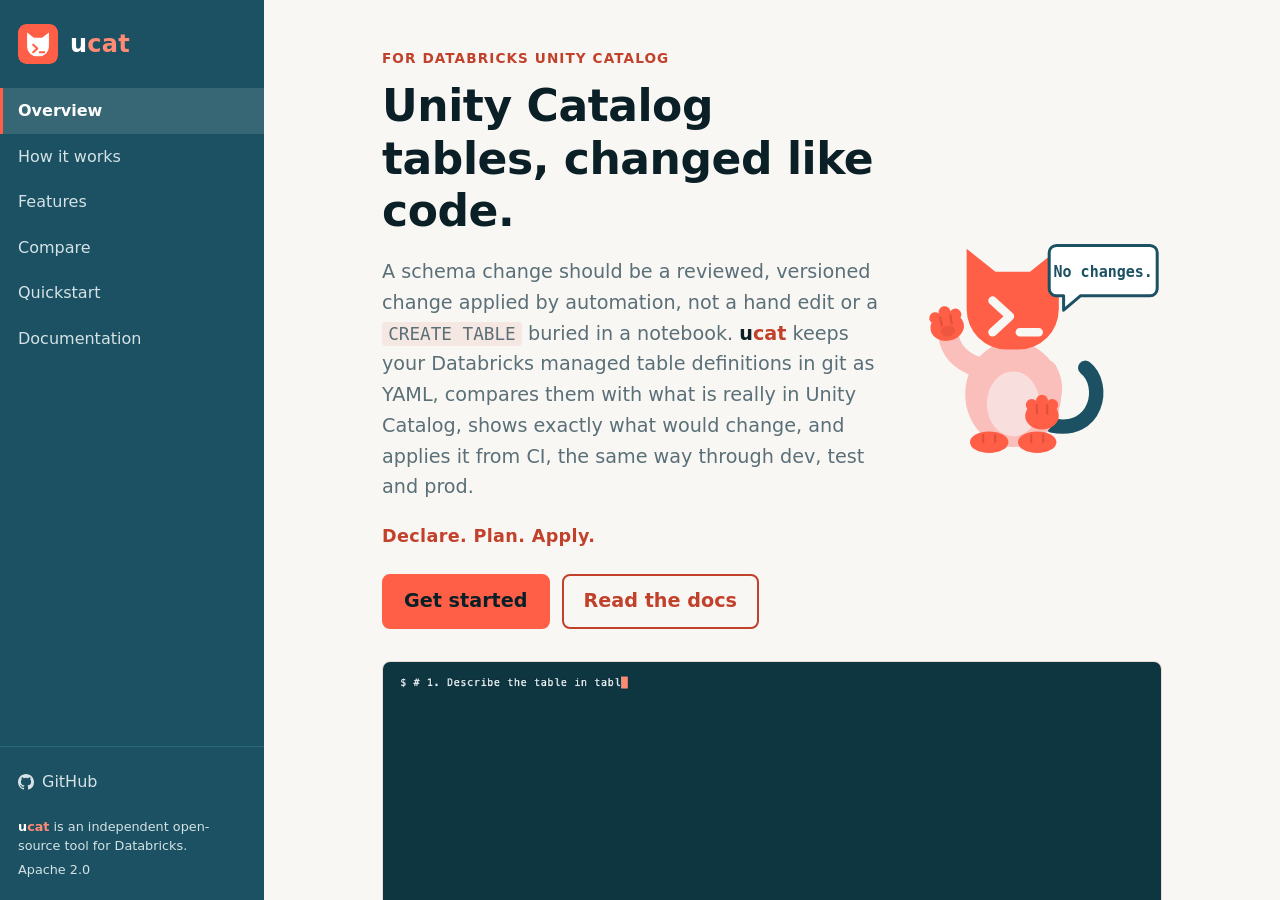
==== commit b87d9eda: "docs: install with Homebrew and from GitHub Releases" ====
--- a/docs/index.html
+++ b/docs/index.html
@@ -255,8 +255,8 @@
         <ol class="steps">
           <li>
             <h3>Install</h3>
-            Not released yet; the first release will ship binaries for Linux, macOS and Windows. For now, install from source (Go 1.26 or newer).
-            <pre><code>go install github.com/ninilich/ucat@latest
+            With Homebrew on macOS or Linux, or download a binary from <a href="https://github.com/ninilich/ucat/releases">GitHub Releases</a> (Linux, macOS, Windows). Go 1.26 or newer can build it from source.
+            <pre><code>brew install ninilich/ucat/ucat
 ucat version</code></pre>
           </li>
           <li>
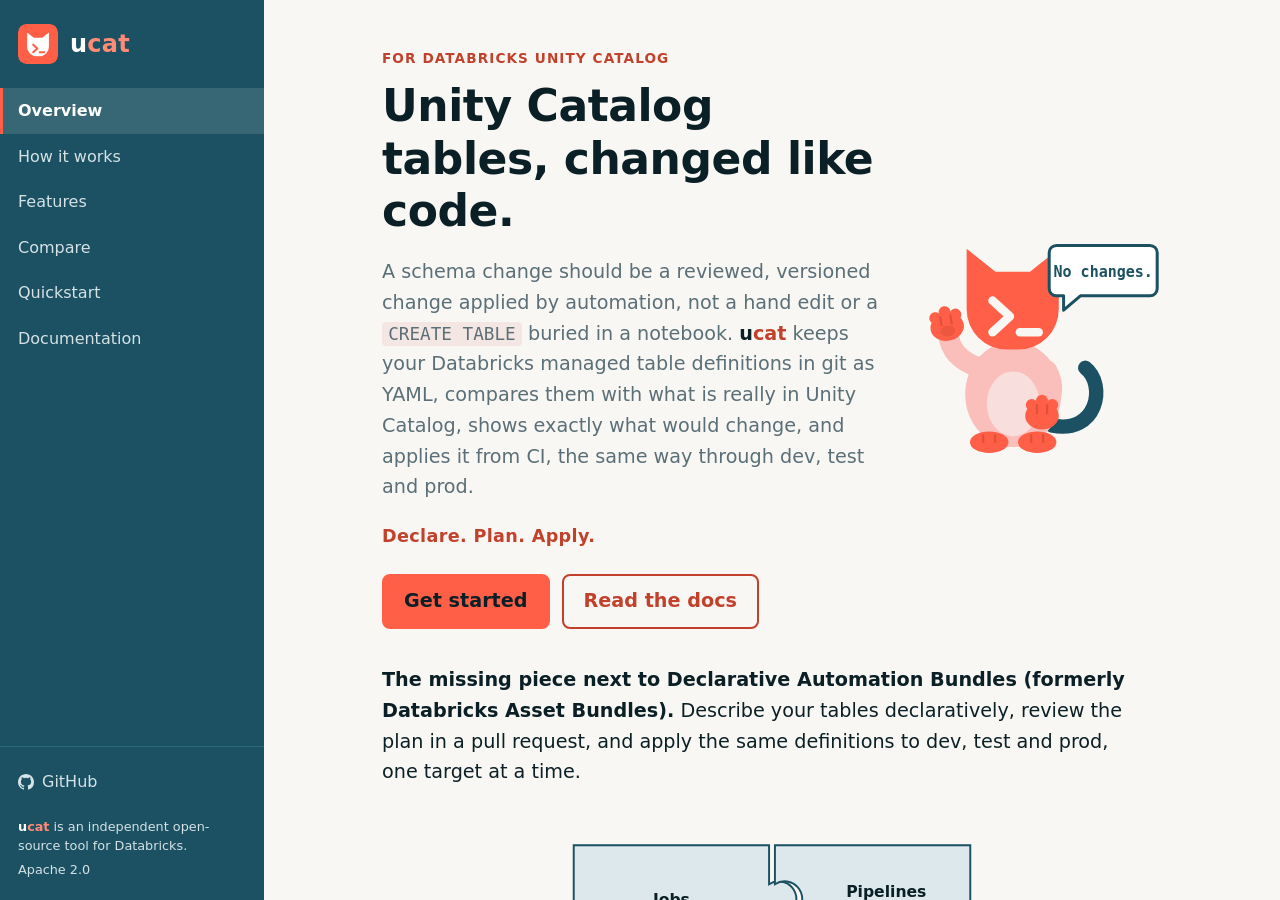
==== commit 11a82abe: "docs: install options, Liquibase comparison, table ownership, ucat.dev - Install with Homebrew first" ====
--- a/docs/index.html
+++ b/docs/index.html
@@ -11,10 +11,10 @@
   <meta property="og:type" content="website">
   <meta property="og:title" content="ucat - Databricks Unity Catalog tables, changed like code">
   <meta property="og:description" content="YAML in git, plan, apply from CI. Declarative management of Databricks Unity Catalog managed tables. No state file.">
-  <meta property="og:url" content="https://ninilich.github.io/ucat/">
-  <meta property="og:image" content="https://ninilich.github.io/ucat/assets/social-preview.png">
+  <meta property="og:url" content="https://ucat.dev/">
+  <meta property="og:image" content="https://ucat.dev/assets/social-preview.png">
   <meta name="twitter:card" content="summary_large_image">
-  <meta name="twitter:image" content="https://ninilich.github.io/ucat/assets/social-preview.png">
+  <meta name="twitter:image" content="https://ucat.dev/assets/social-preview.png">
 </head>
 <body>
   <a class="skip" href="#main">Skip to content</a>
@@ -57,6 +57,17 @@
           </div>
           <img src="assets/cato-overview.svg" width="240" height="240" alt="Cato, the ucat mascot, says: No changes.">
         </div>
+        <div class="piece" id="missing-piece">
+          <p class="piece-lead"><strong>The missing piece next to Declarative Automation Bundles (formerly Databricks Asset Bundles).</strong> Describe your tables declaratively, review the plan in a pull request, and apply the same definitions to dev, test and prod, one target at a time.</p>
+          <figure class="fit-puzzle">
+            <svg class="puzzle" viewBox="0 0 430 278" role="img" aria-labelledby="pz-t pz-d" focusable="false"><title id="pz-t">Four pieces of a Databricks project as code</title><desc id="pz-d">A puzzle of four pieces. Jobs, pipelines, and apps, dashboards and AI are deployed by Declarative Automation Bundles. The fourth piece, managed tables, is added by ucat.</desc><g><path class="pz-bundle" d="M12 34L212 34L212 74A18 18 0 1 1 212 104L212 144L127 144A18 18 0 1 1 97 144L12 144L12 34Z"/><text class="pz-l" x="112" y="91" text-anchor="middle" dominant-baseline="middle">Jobs</text></g><g><path class="pz-bundle" d="M218 34L418 34L418 144L333 144A18 18 0 1 1 303 144L218 144L218 104A18 18 0 1 0 218 74L218 34Z"/><text class="pz-l" x="332" y="87" text-anchor="middle">Pipelines</text><text class="pz-s" x="332" y="109" text-anchor="middle">SDP, formerly DLT</text></g><g><path class="pz-bundle" d="M12 150L97 150A18 18 0 1 0 127 150L212 150L212 190A18 18 0 1 1 212 220L212 260L12 260L12 150Z"/><text class="pz-l" x="112" y="207" text-anchor="middle" dominant-baseline="middle">Apps, dashboards, AI</text></g><g class="pz-raise" transform="translate(4 -6) rotate(3 318 205)"><path class="pz-ucat" d="M218 150L303 150A18 18 0 1 0 333 150L418 150L418 260L218 260L218 220A18 18 0 1 0 218 190L218 150Z"/><text class="pz-l" x="332" y="198" text-anchor="middle">Managed tables</text><text class="pz-s" x="332" y="220" text-anchor="middle">ucat</text></g></svg>
+            <figcaption>Bundles deploy your jobs, pipelines and apps. Managed tables are not one of their resources: <span class="uc">u<span>cat</span></span> adds them, in the same way.</figcaption>
+            <p class="pz-key"><span class="kk bundle">Declarative Automation Bundles</span><span class="kk ucat"><span class="uc">u<span>cat</span></span></span></p>
+          </figure>
+          <h2 class="h-owns">Who owns the table</h2>
+          <p>In a pipeline, the pipeline owns the table: its schema comes from the query, and the table lives and changes with that code. With <span class="uc">u<span>cat</span></span> the table comes first. Its definition is a file in git that you review like a contract, and the jobs, pipelines and notebooks that fill it are just the ones that write into it.</p>
+          <p class="note"><span class="uc">u<span>cat</span></span> does not write data into the table and does not check the quality of the data. &ldquo;Contract&rdquo; describes the process: a schema change goes through a pull request like any other change. It is not a guarantee about the data. <a href="https://github.com/ninilich/ucat/blob/main/docs/concepts.md#who-owns-a-table">More in Concepts.</a></p>
+        </div>
         <div class="demo">
           <img src="assets/demo.gif" width="1180" height="720" alt="Terminal recording: ucat validate, plan and apply create a table; then a new column, a different clustering and a table property are added to it (changed lines highlighted), with validate, plan and apply; the last plan prints No changes.">
         </div>
@@ -65,11 +76,10 @@
           <h2>Sound familiar?</h2>
           <ul>
             <li>A column was added in production by hand. Dev and test never got it.</li>
-            <li>Your jobs are full of <code>CREATE TABLE IF NOT EXISTS</code>. A pipeline ends up doing what it should not: owning its own table definitions. Creation is smeared across the code. It is an anti-pattern and a workaround for a missing tool.</li>
+            <li>Your jobs are full of <code>CREATE TABLE IF NOT EXISTS</code>. Each pipeline ends up owning its own table definition, so table creation is scattered across the code. It works, but it is a workaround for a missing tool.</li>
             <li>Nobody can review a table change before it reaches production.</li>
             <li>A rename quietly became a drop and a create.</li>
           </ul>
-          <p><strong>The missing piece next to Declarative Automation Bundles (formerly Databricks Asset Bundles).</strong> Bundles deploy jobs and pipelines; <span class="uc">u<span>cat</span></span> deploys tables the same way. Describe them declaratively, review the plan in a pull request, apply the same definitions to dev, test and prod, one target at a time.</p>
         </div>
         <p class="legal"><span class="oss">Open source under the Apache License 2.0. <a href="https://github.com/ninilich/ucat/issues">Issues</a>, <a href="https://github.com/ninilich/ucat/blob/main/CONTRIBUTING.md">contributions welcome</a>, <a href="https://github.com/ninilich/ucat/blob/main/ROADMAP.md">roadmap</a>.</span>Databricks and Unity Catalog are trademarks of Databricks, Inc. <span class="uc">u<span>cat</span></span> is an independent project and is not sponsored or endorsed by Databricks.</p>
       </section>
@@ -175,7 +185,7 @@
           </div>
         </div>
         <div class="grid features">
-          <div class="card"><h3>Same definitions, every environment</h3><p>One YAML, a target per environment. CI applies the same definitions to dev, test and prod, one target at a time.</p></div>
+          <div class="card"><h3>Same definitions, every environment</h3><p>One YAML, a target per environment. CI applies the same definitions to dev, test and prod, one target at a time. Each target can point to its own workspace.</p></div>
           <div class="card"><h3>Built for CI/CD</h3><p>Exit codes, <code>--detailed-exitcode</code>, <code>--json</code>. One binary for Linux, macOS and Windows.</p></div>
           <div class="card"><h3>Start from what you have</h3><p><code>ucat pull</code> writes YAML from tables that already exist.</p></div>
         </div>
@@ -184,34 +194,53 @@
       <section class="panel" id="compare" data-title="Compare">
         <h2 tabindex="-1">How it compares</h2>
         <p class="lead"><span class="uc">u<span>cat</span></span> does one thing: it keeps the definitions of standalone managed tables in git and brings Unity Catalog to that state. The other tools do other jobs; several of them work well next to <span class="uc">u<span>cat</span></span>.</p>
+        <div class="seg" role="tablist" aria-label="Comparison view">
+          <button type="button" role="tab" id="tab-fit" data-view="fit" aria-controls="view-fit" aria-selected="true">Where they fit</button>
+          <button type="button" role="tab" id="tab-table" data-view="table" aria-controls="view-table" aria-selected="false" tabindex="-1">Feature by feature</button>
+        </div>
+        <div role="tabpanel" id="view-fit" class="fit-view" aria-labelledby="tab-fit">
+          <figure class="mapwrap"><svg class="map" viewBox="0 0 520 462" role="img" aria-labelledby="map-t map-d" focusable="false"><title id="map-t">Where the tools fit</title><desc id="map-d">A grid of two columns and three rows. Left to right: you write the steps (imperative) to you write the result (declarative). Bottom to top: specialist to all-in-one. Declarative Automation Bundles (DAB) and Terraform are declarative and all-in-one, in the top right cell. dbt is declarative and in the middle row. Notebooks are imperative and in the middle row. Liquibase is imperative and a specialist, in the bottom left cell. ucat is declarative and a specialist, in the bottom right cell. Shape and colour show what the tool keeps besides your files: a green circle for nothing (ucat, dbt, notebooks), a brown square for a history table (Liquibase), a purple diamond for a state file and a backend (DAB, Terraform).</desc><defs><marker id="mp-arr" viewBox="0 0 10 10" refX="7" refY="5" markerWidth="6" markerHeight="6" orient="auto-start-reverse"><path d="M0 0L10 5L0 10z" class="mp-arrh"/></marker></defs><rect class="mp-hl" x="274" y="284" width="234" height="136"/><rect class="mp-frame" x="40" y="12" width="468" height="408"/><path class="mp-grid" d="M274 12V420"/><path class="mp-grid" d="M40 148H508"/><path class="mp-grid" d="M40 284H508"/><path class="mp-ax" d="M158 444H383" marker-end="url(#mp-arr)"/><path class="mp-ax" d="M18 304V128" marker-end="url(#mp-arr)"/><g transform="translate(94.8 444)"><rect class="mp-chip" x="-54.8" y="-11.0" width="109.6" height="22" rx="3"/><text class="mp-chip-t" x="0" y="0" text-anchor="middle" dominant-baseline="central">IMPERATIVE</text></g><g transform="translate(448.5 444)"><rect class="mp-chip" x="-59.5" y="-11.0" width="119.0" height="22" rx="3"/><text class="mp-chip-t" x="0" y="0" text-anchor="middle" dominant-baseline="central">DECLARATIVE</text></g><text class="mp-axt mp-ko" x="270" y="444" text-anchor="middle" dominant-baseline="central">How a change is described</text><g transform="translate(18 66.8) rotate(-90)"><rect class="mp-chip" x="-54.8" y="-11.0" width="109.6" height="22" rx="3"/><text class="mp-chip-t" x="0" y="0" text-anchor="middle" dominant-baseline="central">ALL-IN-ONE</text></g><g transform="translate(18 365.2) rotate(-90)"><rect class="mp-chip" x="-54.8" y="-11.0" width="109.6" height="22" rx="3"/><text class="mp-chip-t" x="0" y="0" text-anchor="middle" dominant-baseline="central">SPECIALIST</text></g><text class="mp-axt mp-ko" transform="translate(18 216) rotate(-90)" text-anchor="middle" dominant-baseline="central">How much one tool covers</text><g class="mp-t mp-state" tabindex="0" data-why="Declarative Automation Bundles (also called Bundles): describes the result in YAML and deploys many resource types."><title>DAB: Declarative Automation Bundles (also called Bundles): describes the result in YAML and deploys many resource types.</title><path class="mp-dot" d="M330 46.2L339.8 56L330 65.8L320.2 56Z"/><text class="mp-n" x="347" y="56" dominant-baseline="central">DAB</text></g><g class="mp-t mp-state" tabindex="0" data-why="Describes the result; covers many platforms and resource types."><title>Terraform: Describes the result; covers many platforms and resource types.</title><path class="mp-dot" d="M330 94.2L339.8 104L330 113.8L320.2 104Z"/><text class="mp-n" x="347" y="104" dominant-baseline="central">Terraform</text></g><g class="mp-t mp-none" tabindex="0" data-why="Models are declarative SELECTs; broad within data transformation: tests, docs, lineage, snapshots."><title>dbt: Models are declarative SELECTs; broad within data transformation: tests, docs, lineage, snapshots.</title><circle class="mp-dot" cx="330" cy="216" r="7"/><text class="mp-n" x="347" y="216" dominant-baseline="central">dbt</text></g><g class="mp-t mp-none" tabindex="0" data-why="You write the steps in code; can do almost anything, so it sits in the middle for scope."><title>Notebooks: You write the steps in code; can do almost anything, so it sits in the middle for scope.</title><circle class="mp-dot" cx="96" cy="216" r="7"/><text class="mp-n" x="113" y="216" dominant-baseline="central">Notebooks</text></g><g class="mp-t mp-hist" tabindex="0" data-why="You write changesets, the steps of each change; one job: schema changes of a database."><title>Liquibase: You write changesets, the steps of each change; one job: schema changes of a database.</title><rect class="mp-dot" x="89" y="345" width="14" height="14" rx="1.5"/><text class="mp-n" x="113" y="352" dominant-baseline="central">Liquibase</text></g><g class="mp-t mp-none" tabindex="0" data-why="A table file describes the result; one job: managed tables of Unity Catalog."><title>ucat: A table file describes the result; one job: managed tables of Unity Catalog.</title><circle class="mp-halo" cx="330" cy="352" r="23"/><circle class="mp-ring" cx="330" cy="352" r="16"/><circle class="mp-dot" cx="330" cy="352" r="9"/><text class="mp-n mp-nu" x="358" y="352" dominant-baseline="central">ucat</text></g></svg><p class="mp-why" id="mp-why" aria-live="polite">Hover over or focus a tool to see why it sits where it does.</p></figure>
+          <div class="map-foot">
+            <p class="map-key"><strong>What you keep besides your files</strong><span class="kk none">Nothing</span><span class="kk hist">A history table</span><span class="kk state">A state file and a backend</span></p>
+            <p>Left to right: from scripts and migrations you write to a desired state the tool works out. Bottom to top: from one job done in depth to many jobs in one tool.</p>
+            <p class="small">Our reading of each tool&#x27;s documentation on 14 November 2026. Positions are approximate: a tool sits in the cell it fits best, and where it stands inside a cell means nothing. Terraform, for example, can also manage individual tables.</p>
+            <p><a class="js-only" href="#compare-table">See the table</a><span class="js-only"> &middot; </span><a href="https://github.com/ninilich/ucat/issues">Disagree with a position? Open an issue.</a></p>
+          </div>
+        </div>
+        <div role="tabpanel" id="view-table" class="fit-view" aria-labelledby="tab-table">
         <div class="tw">
           <div class="tablewrap">
             <table class="matrix">
-              <thead><tr><th scope="col" class="corner"><span class="sr">Criterion</span></th><th scope="col" class="c-ucat"><span class="hd"><span class="hn"><span class="uc">u<span>cat</span></span></span><button type="button" class="tip" aria-label="About ucat" aria-expanded="false" aria-controls="tip-1">i</button></span></th><th scope="col" class="c-tf"><span class="hd"><span class="hn">Terraform</span><button type="button" class="tip" aria-label="About Terraform" aria-expanded="false" aria-controls="tip-2">i</button></span></th><th scope="col" class="c-bl"><span class="hd"><span class="hn">Bundles + Lakeflow</span><button type="button" class="tip" aria-label="About Bundles + Lakeflow" aria-expanded="false" aria-controls="tip-3">i</button></span><span class="sub2">Declarative Automation Bundles and Lakeflow pipelines</span></th><th scope="col" class="c-dbt"><span class="hd"><span class="hn">dbt</span><button type="button" class="tip" aria-label="About dbt" aria-expanded="false" aria-controls="tip-4">i</button></span></th><th scope="col" class="c-atlas"><span class="hd"><span class="hn">Atlas</span><button type="button" class="tip" aria-label="About Atlas" aria-expanded="false" aria-controls="tip-5">i</button></span></th><th scope="col" class="c-nb"><span class="hd"><span class="hn">Notebooks</span><button type="button" class="tip" aria-label="About Notebooks" aria-expanded="false" aria-controls="tip-6">i</button></span><span class="sub2">CREATE TABLE IF NOT EXISTS</span></th></tr></thead>
+              <thead><tr><th scope="col" class="corner"><span class="sr">Criterion</span></th><th scope="col" class="c-ucat"><span class="hd"><span class="hn"><span class="uc">u<span>cat</span></span></span><button type="button" class="tip" aria-label="About ucat" aria-expanded="false" aria-controls="tip-1">i</button></span></th><th scope="col" class="c-tf"><span class="hd"><span class="hn">Terraform</span><button type="button" class="tip" aria-label="About Terraform" aria-expanded="false" aria-controls="tip-2">i</button></span></th><th scope="col" class="c-bl"><span class="hd"><span class="hn">Bundles + Lakeflow</span><button type="button" class="tip" aria-label="About Bundles + Lakeflow" aria-expanded="false" aria-controls="tip-3">i</button></span><span class="sub2">Declarative Automation Bundles and Lakeflow pipelines</span></th><th scope="col" class="c-dbt"><span class="hd"><span class="hn">dbt</span><button type="button" class="tip" aria-label="About dbt" aria-expanded="false" aria-controls="tip-4">i</button></span></th><th scope="col" class="c-atlas"><span class="hd"><span class="hn">Atlas</span><button type="button" class="tip" aria-label="About Atlas" aria-expanded="false" aria-controls="tip-5">i</button></span></th><th scope="col" class="c-lb"><span class="hd"><span class="hn">Liquibase</span><button type="button" class="tip" aria-label="About Liquibase" aria-expanded="false" aria-controls="tip-21">i</button></span></th><th scope="col" class="c-nb"><span class="hd"><span class="hn">Notebooks</span><button type="button" class="tip" aria-label="About Notebooks" aria-expanded="false" aria-controls="tip-6">i</button></span><span class="sub2">CREATE TABLE IF NOT EXISTS</span></th></tr></thead>
               <tbody>
-                <tr><th scope="row"><span class="hd"><span class="hn">Designed for</span><button type="button" class="tip" aria-label="About Designed for" aria-expanded="false" aria-controls="tip-7">i</button></span></th><td class="u" data-tool="ucat">Definitions of standalone managed tables</td><td data-tool="Terraform">Infrastructure as code, including tables, schemas, catalogs</td><td data-tool="Bundles + Lakeflow">Deploying and running pipelines and jobs; pipeline-owned materialized views and streaming tables</td><td data-tool="dbt">Data transformations; a table is the output of a model</td><td data-tool="Atlas">Database schema management, declarative or versioned</td><td data-tool="Notebooks">Running code; creating a table is a side job</td></tr>
-                <tr><th scope="row"><span class="hd"><span class="hn">How you describe a table</span><button type="button" class="tip" aria-label="About How you describe a table" aria-expanded="false" aria-controls="tip-8">i</button></span></th><td class="u" data-tool="ucat">Declarative YAML, one file per table</td><td data-tool="Terraform">Declarative HCL resource</td><td data-tool="Bundles + Lakeflow">Pipeline code (SQL or Python)</td><td data-tool="dbt">SQL model plus YAML properties</td><td data-tool="Atlas">SQL schema file</td><td data-tool="Notebooks">Notebook code (SQL or Python)</td></tr>
-                <tr><th scope="row"><span class="hd"><span class="hn">What you run</span><button type="button" class="tip" aria-label="About What you run" aria-expanded="false" aria-controls="tip-9">i</button></span></th><td class="u" data-tool="ucat">One binary</td><td data-tool="Terraform">Terraform CLI, provider, state file</td><td data-tool="Bundles + Lakeflow">Databricks CLI; a pipeline in the workspace</td><td data-tool="dbt">Python, dbt-databricks adapter</td><td data-tool="Atlas">Atlas CLI, <strong class="em">Atlas Pro</strong> account for Databricks</td><td data-tool="Notebooks">Nothing extra</td></tr>
-                <tr><th scope="row"><span class="hd"><span class="hn">Licence and cost</span><button type="button" class="tip" aria-label="About Licence and cost" aria-expanded="false" aria-controls="tip-10">i</button></span></th><td class="u" data-tool="ucat">Open source (Apache 2.0), free</td><td data-tool="Terraform">Provider: Apache 2.0. Terraform itself: Business Source License</td><td data-tool="Bundles + Lakeflow">Part of Databricks</td><td data-tool="dbt">dbt Core open source (Apache 2.0), free</td><td data-tool="Atlas">Databricks needs the <strong class="em">paid Pro plan</strong></td><td data-tool="Notebooks">Part of Databricks</td></tr>
-                <tr><th scope="row"><span class="hd"><span class="hn">Supports managed tables</span><button type="button" class="tip" aria-label="About Supports managed tables" aria-expanded="false" aria-controls="tip-11">i</button></span></th><td class="u mkc" data-tool="ucat"><span class="mk mk-yes" role="img" aria-label="Yes">●</span></td><td class="mkc" data-tool="Terraform"><span class="mk mk-yes" role="img" aria-label="Yes">●</span></td><td class="mkc" data-tool="Bundles + Lakeflow"><span class="mk mk-no" role="img" aria-label="No">○</span></td><td class="mkc" data-tool="dbt"><button type="button" class="mk mk-part mkbtn" aria-label="Partly" aria-expanded="false" aria-controls="tip-12">◐</button></td><td class="mkc" data-tool="Atlas"><span class="mk mk-yes" role="img" aria-label="Yes">●</span></td><td class="mkc" data-tool="Notebooks"><button type="button" class="mk mk-part mkbtn" aria-label="Partly" aria-expanded="false" aria-controls="tip-13">◐</button></td></tr>
-                <tr><th scope="row"><span class="hd"><span class="hn">Works out the change and applies it in place (ALTER)</span><button type="button" class="tip" aria-label="About Works out the change and applies it in place (ALTER)" aria-expanded="false" aria-controls="tip-14">i</button></span></th><td class="u mkc" data-tool="ucat"><span class="mk mk-yes" role="img" aria-label="Yes">●</span></td><td class="mkc" data-tool="Terraform"><button type="button" class="mk mk-part mkbtn" aria-label="Partly" aria-expanded="false" aria-controls="tip-15">◐</button></td><td class="mkc" data-tool="Bundles + Lakeflow"><button type="button" class="mk mk-part mkbtn" aria-label="Partly" aria-expanded="false" aria-controls="tip-16">◐</button></td><td class="mkc" data-tool="dbt"><button type="button" class="mk mk-part mkbtn" aria-label="Partly" aria-expanded="false" aria-controls="tip-17">◐</button></td><td class="mkc" data-tool="Atlas"><span class="mk mk-yes" role="img" aria-label="Yes">●</span></td><td class="mkc" data-tool="Notebooks"><span class="mk mk-no" role="img" aria-label="No">○</span></td></tr>
-                <tr class="last"><th scope="row"><span class="hd"><span class="hn">Shows a plan before applying</span><button type="button" class="tip" aria-label="About Shows a plan before applying" aria-expanded="false" aria-controls="tip-18">i</button></span></th><td class="u mkc" data-tool="ucat"><span class="mk mk-yes" role="img" aria-label="Yes">●</span></td><td class="mkc" data-tool="Terraform"><button type="button" class="mk mk-part mkbtn" aria-label="Partly" aria-expanded="false" aria-controls="tip-19">◐</button></td><td class="mkc" data-tool="Bundles + Lakeflow"><button type="button" class="mk mk-part mkbtn" aria-label="Partly" aria-expanded="false" aria-controls="tip-20">◐</button></td><td class="mkc" data-tool="dbt"><span class="mk mk-no" role="img" aria-label="No">○</span></td><td class="mkc" data-tool="Atlas"><span class="mk mk-yes" role="img" aria-label="Yes">●</span></td><td class="mkc" data-tool="Notebooks"><span class="mk mk-no" role="img" aria-label="No">○</span></td></tr>
+                <tr><th scope="row"><span class="hd"><span class="hn">Designed for</span><button type="button" class="tip" aria-label="About Designed for" aria-expanded="false" aria-controls="tip-7">i</button></span></th><td class="u" data-tool="ucat">Definitions of standalone managed tables</td><td data-tool="Terraform">Infrastructure as code, including tables, schemas, catalogs</td><td data-tool="Bundles + Lakeflow">Deploying and running pipelines and jobs; pipeline-owned materialized views and streaming tables</td><td data-tool="dbt">Data transformations; a table is the output of a model</td><td data-tool="Atlas">Database schema management, declarative or versioned</td><td data-tool="Liquibase">Versioned database schema changes, applied as migrations</td><td data-tool="Notebooks">Running code; creating a table is a side job</td></tr>
+                <tr><th scope="row"><span class="hd"><span class="hn">How you describe a table</span><button type="button" class="tip" aria-label="About How you describe a table" aria-expanded="false" aria-controls="tip-8">i</button></span></th><td class="u" data-tool="ucat">Declarative YAML, one file per table</td><td data-tool="Terraform">Declarative HCL resource</td><td data-tool="Bundles + Lakeflow">Pipeline code (SQL or Python)</td><td data-tool="dbt">SQL model plus YAML properties</td><td data-tool="Atlas">SQL schema file</td><td data-tool="Liquibase">Changelog of changesets (SQL, YAML, XML or JSON)</td><td data-tool="Notebooks">Notebook code (SQL or Python)</td></tr>
+                <tr><th scope="row"><span class="hd"><span class="hn">What you run</span><button type="button" class="tip" aria-label="About What you run" aria-expanded="false" aria-controls="tip-9">i</button></span></th><td class="u" data-tool="ucat">One binary</td><td data-tool="Terraform">Terraform CLI, provider, state file</td><td data-tool="Bundles + Lakeflow">Databricks CLI; a pipeline in the workspace</td><td data-tool="dbt">Python, dbt-databricks adapter</td><td data-tool="Atlas">Atlas CLI, <strong class="em">Atlas Pro</strong> account for Databricks</td><td data-tool="Liquibase">Liquibase and its Databricks extension; needs Java (or a Docker image); a history table in each database</td><td data-tool="Notebooks">Nothing extra</td></tr>
+                <tr><th scope="row"><span class="hd"><span class="hn">Licence and cost</span><button type="button" class="tip" aria-label="About Licence and cost" aria-expanded="false" aria-controls="tip-10">i</button></span></th><td class="u" data-tool="ucat">Open source (Apache 2.0), free</td><td data-tool="Terraform">Provider: Apache 2.0. Terraform itself: Business Source License</td><td data-tool="Bundles + Lakeflow">Part of Databricks</td><td data-tool="dbt">dbt Core open source (Apache 2.0), free</td><td data-tool="Atlas">Databricks needs the <strong class="em">paid Pro plan</strong></td><td data-tool="Liquibase">Community: Functional Source License (source available; each release becomes Apache 2.0 after two years). Liquibase Secure: commercial</td><td data-tool="Notebooks">Part of Databricks</td></tr>
+                <tr><th scope="row"><span class="hd"><span class="hn">Supports managed tables</span><button type="button" class="tip" aria-label="About Supports managed tables" aria-expanded="false" aria-controls="tip-11">i</button></span></th><td class="u mkc" data-tool="ucat"><span class="mk mk-yes" role="img" aria-label="Yes">●</span></td><td class="mkc" data-tool="Terraform"><span class="mk mk-yes" role="img" aria-label="Yes">●</span></td><td class="mkc" data-tool="Bundles + Lakeflow"><span class="mk mk-no" role="img" aria-label="No">○</span></td><td class="mkc" data-tool="dbt"><button type="button" class="mk mk-part mkbtn" aria-label="Partly" aria-expanded="false" aria-controls="tip-12">◐</button></td><td class="mkc" data-tool="Atlas"><span class="mk mk-yes" role="img" aria-label="Yes">●</span></td><td class="mkc" data-tool="Liquibase"><button type="button" class="mk mk-yes mkbtn" aria-label="Yes" aria-expanded="false" aria-controls="tip-23">●</button></td><td class="mkc" data-tool="Notebooks"><button type="button" class="mk mk-part mkbtn" aria-label="Partly" aria-expanded="false" aria-controls="tip-13">◐</button></td></tr>
+                <tr><th scope="row"><span class="hd"><span class="hn">Works out the change and applies it in place (ALTER)</span><button type="button" class="tip" aria-label="About Works out the change and applies it in place (ALTER)" aria-expanded="false" aria-controls="tip-14">i</button></span></th><td class="u mkc" data-tool="ucat"><span class="mk mk-yes" role="img" aria-label="Yes">●</span></td><td class="mkc" data-tool="Terraform"><button type="button" class="mk mk-part mkbtn" aria-label="Partly" aria-expanded="false" aria-controls="tip-15">◐</button></td><td class="mkc" data-tool="Bundles + Lakeflow"><button type="button" class="mk mk-part mkbtn" aria-label="Partly" aria-expanded="false" aria-controls="tip-16">◐</button></td><td class="mkc" data-tool="dbt"><button type="button" class="mk mk-part mkbtn" aria-label="Partly" aria-expanded="false" aria-controls="tip-17">◐</button></td><td class="mkc" data-tool="Atlas"><span class="mk mk-yes" role="img" aria-label="Yes">●</span></td><td class="mkc" data-tool="Liquibase"><button type="button" class="mk mk-part mkbtn" aria-label="Partly" aria-expanded="false" aria-controls="tip-24">◐</button></td><td class="mkc" data-tool="Notebooks"><span class="mk mk-no" role="img" aria-label="No">○</span></td></tr>
+                <tr class="last"><th scope="row"><span class="hd"><span class="hn">Shows a plan before applying</span><button type="button" class="tip" aria-label="About Shows a plan before applying" aria-expanded="false" aria-controls="tip-18">i</button></span></th><td class="u mkc" data-tool="ucat"><span class="mk mk-yes" role="img" aria-label="Yes">●</span></td><td class="mkc" data-tool="Terraform"><button type="button" class="mk mk-part mkbtn" aria-label="Partly" aria-expanded="false" aria-controls="tip-19">◐</button></td><td class="mkc" data-tool="Bundles + Lakeflow"><button type="button" class="mk mk-part mkbtn" aria-label="Partly" aria-expanded="false" aria-controls="tip-20">◐</button></td><td class="mkc" data-tool="dbt"><span class="mk mk-no" role="img" aria-label="No">○</span></td><td class="mkc" data-tool="Atlas"><span class="mk mk-yes" role="img" aria-label="Yes">●</span></td><td class="mkc" data-tool="Liquibase"><button type="button" class="mk mk-part mkbtn" aria-label="Partly" aria-expanded="false" aria-controls="tip-22">◐</button></td><td class="mkc" data-tool="Notebooks"><span class="mk mk-no" role="img" aria-label="No">○</span></td></tr>
               </tbody>
             </table>
           </div>
         </div>
-        <p class="legend"><span class="mk mk-yes" aria-hidden="true">●</span> yes <span class="mk mk-part" aria-hidden="true">◐</span> partly (see the note) <span class="mk mk-no" aria-hidden="true">○</span> no. Checked against the vendors&#x27; documentation and, for the Terraform provider, its source code (v1.142.0), on 12 November 2026.</p>
+        <p class="legend"><span class="mk mk-yes" aria-hidden="true">●</span> yes <span class="mk mk-part" aria-hidden="true">◐</span> partly (see the note) <span class="mk mk-no" aria-hidden="true">○</span> no. Checked against the vendors&#x27; documentation and, for the Terraform provider, its source code (v1.142.0), on 14 November 2026. The Liquibase column was checked against its official documentation on that date.</p>
+        </div>
         <div role="tooltip" class="tipbox" id="tip-1" hidden>A CLI that keeps the definitions of standalone Unity Catalog managed tables in git as YAML, compares them with the live state and applies the difference. No state file.</div>
         <div role="tooltip" class="tipbox" id="tip-2" hidden>The Databricks provider manages tables with databricks_sql_table, next to catalogs and schemas. It needs a state file. It adds or drops columns, or renames, comments and changes the nullability of existing columns, in place; a change of a column type is rejected at plan time. Adding or dropping columns together with changing existing ones in one apply is rejected, and a rename is matched by the position of the column, not by its name. The provider docs still say a column change recreates the table; the code no longer does that for these changes.</div>
         <div role="tooltip" class="tipbox" id="tip-3" hidden>Declarative Automation Bundles (formerly Databricks Asset Bundles) deploy pipelines, jobs and other resources, including catalogs, schemas and volumes, but not tables. The direct deployment engine keeps its own state file. Lakeflow pipelines (formerly Delta Live Tables) build materialized views and streaming tables. Such a table and its pipeline are one unit: a different kind of table from a standalone managed table, and a different approach altogether.</div>
         <div role="tooltip" class="tipbox" id="tip-4" hidden>A transformation tool. A table is the output of a model, so its schema follows the model&#x27;s SQL. dbt manages only the tables it builds. Incremental models can add columns (on_schema_change); a table model is replaced on every run.</div>
         <div role="tooltip" class="tipbox" id="tip-5" hidden>A schema management tool with a declarative mode and Databricks support. Databricks is available only on its Pro plan or during a trial. Schemas are described in SQL, not YAML.</div>
         <div role="tooltip" class="tipbox" id="tip-6" hidden>The common baseline: a notebook or job runs CREATE TABLE IF NOT EXISTS. It never changes a table that already exists, so the code and the real table drift apart, and every change is a hand-written ALTER. A workaround for a missing tool, not a tool.</div>
+        <div role="tooltip" class="tipbox" id="tip-21" hidden>A database migration tool with a Databricks extension. You write changesets, and each database keeps a history of the ones applied (DATABASECHANGELOG). Strong at migrations of data and a fixed order of changes; <code>update</code> does not compare the changelog with the live table.</div>
+        <div role="tooltip" class="tipbox" id="tip-23" hidden>Runs CREATE TABLE and other SQL through the Databricks extension, which is documented for Unity Catalog tables. A table created with CREATE TABLE is a managed table by default.</div>
+        <div role="tooltip" class="tipbox" id="tip-24" hidden>You write the changesets, and they run as statements such as ALTER TABLE. <code>diff-changelog</code> can generate changesets from a comparison of two databases, not of a file with a table.</div>
+        <div role="tooltip" class="tipbox" id="tip-22" hidden><code>status</code> lists the changesets that are still pending and <code>update-sql</code> shows the SQL they would run. Neither compares the table with a desired state.</div>
         <div role="tooltip" class="tipbox" id="tip-7" hidden>What the tool is mainly built to do.</div>
         <div role="tooltip" class="tipbox" id="tip-8" hidden>The form of the definition. Declarative means you state what the table should look like; imperative means you list the statements to run.</div>
         <div role="tooltip" class="tipbox" id="tip-9" hidden>What you have to install or operate besides Databricks itself.</div>
         <div role="tooltip" class="tipbox" id="tip-10" hidden>Whether you can use the tool for this job freely, or it is billed through Databricks or a paid plan.</div>
-        <div role="tooltip" class="tipbox" id="tip-11" hidden>Plain managed Delta tables in Unity Catalog. Bundles and Lakeflow work with materialized views and streaming tables instead: a different kind of table, owned by a pipeline.</div>
+        <div role="tooltip" class="tipbox" id="tip-11" hidden>Plain managed Delta tables in Unity Catalog. Bundles and Lakeflow work with materialized views and streaming tables instead: a different kind of table, owned by a pipeline. A managed table here is the opposite: its definition is a contract you review in git, and any job can write into it.</div>
         <div role="tooltip" class="tipbox" id="tip-12" hidden>Only the tables it builds as models.</div>
         <div role="tooltip" class="tipbox" id="tip-13" hidden>Creates a table once; never changes it.</div>
         <div role="tooltip" class="tipbox" id="tip-14" hidden>The tool finds the difference and builds the ALTER statements, so you do not write migrations and the table is not recreated.</div>
@@ -239,6 +268,7 @@
           <details class="more">
             <summary>What each tool is for, and where <span class="uc">u<span>cat</span></span> fits</summary>
             <p><strong>Terraform</strong> manages infrastructure, tables included, through the <a href="https://registry.terraform.io/providers/databricks/databricks/latest/docs/resources/sql_table">Databricks provider</a>. It keeps a state file and runs the SQL on a cluster or a SQL warehouse. The provider documentation itself warns that it &quot;doesn&#x27;t handle complex cases of schema evolution&quot; and recommends specialised tools such as Liquibase and Flyway, which run versioned migrations. <span class="uc">u<span>cat</span></span> is a specialised tool for Unity Catalog tables that is declarative instead: no state file, a plan with the statements, no Terraform workflow for a schema change.</p>
+            <p><strong>Liquibase</strong> runs versioned migrations: you write each change as a changeset, and every database keeps a history table of what was applied. That is strong for migrations of data, a fixed order of changes and many kinds of databases, and it needs Java (or the Docker image). <span class="uc">u<span>cat</span></span> is declarative: the YAML says what the table should look like, ucat compares it with Unity Catalog and works out the ALTER statements, so a change made by hand shows up in the next plan. There is no history table; git and the plan are the record. <span class="uc">u<span>cat</span></span> is one binary without Java, and the plan with its SQL fits in a pull request. Liquibase can also show pending SQL (<code>update-sql</code>) and compare two databases (<code>diff</code>), but it does not compare a changelog with a live table.</p>
             <p><strong>Declarative Automation Bundles</strong> deploy pipelines, jobs and other resources, among them catalogs, schemas, volumes and registered models. <a href="https://docs.databricks.com/aws/en/dev-tools/bundles/resources">Tables are not a bundle resource type</a>. Deployments use the <a href="https://docs.databricks.com/aws/en/dev-tools/bundles/direct">direct engine, which keeps its own state file</a> (the Terraform engine was removed in CLI 1.20.0).  <span class="uc">u<span>cat</span></span> deploys the standalone tables next to the pipelines that bundles deploy.</p>
             <p><strong>Lakeflow pipelines</strong> build materialized views and streaming tables. While a pipeline is active, it <a href="https://docs.databricks.com/aws/en/ldp/unity-catalog">manages the refresh schedule and permissions of its tables</a>: the table and its pipeline are one unit. This is a different ecosystem from standalone managed tables. If your table is produced by such a pipeline, it is not a job for <span class="uc">u<span>cat</span></span>.</p>
             <p><strong>dbt</strong> transforms data. A table is the output of a model, so its schema follows the model&#x27;s SQL, and dbt manages only the tables it builds. <span class="uc">u<span>cat</span></span> is for the tables dbt does not build, for example the tables you load data into, and for keeping their definitions reviewed in git.</p>
--- a/docs/assets/style.css
+++ b/docs/assets/style.css
@@ -73,7 +73,7 @@
 /* content panels */
 main { outline: none; }
 .panel { max-width: var(--maxw); margin: 0 auto; padding: 48px 40px 64px; }
-#compare.panel { max-width: 1180px; } /* the matrix needs the room: six tools and the criteria column */
+#compare.panel { max-width: 1240px; } /* the matrix needs the room: seven tools and the criteria column */
 .panel :is(h1, h2):focus { outline: none; }
 .js .panel { display: none; }
 .js .panel.active { display: block; animation: fade 0.2s ease-out; }
@@ -170,6 +170,7 @@
 .c-bl, td[data-tool="Bundles + Lakeflow"]::before { background: #1B3139; color: #fff; }
 .c-dbt, td[data-tool="dbt"]::before { background: #FF694A; color: var(--ink); }
 .c-atlas, td[data-tool="Atlas"]::before { background: #4E6B77; color: #fff; }
+.c-lb, td[data-tool="Liquibase"]::before { background: #2962FF; color: #fff; }
 .c-nb, td[data-tool="Notebooks"]::before { background: #5F6B70; color: #fff; }
 .matrix thead .c-ucat .uc, .matrix thead .c-ucat .uc span { color: #fff; }
 .matrix thead .c-ucat .uc span { color: #FFB3A6; }
@@ -215,7 +216,7 @@
 .cmp-blocks details.more > :last-child { margin-bottom: 14px; }
 .cmp-blocks .foot { margin-top: 28px; padding-top: 14px; border-top: 1px solid var(--line); font-size: 0.8rem; color: var(--muted); }
 
-/* wide: fit the panel, six equal tool columns */
+/* wide: fit the panel, seven equal tool columns */
 @media (min-width: 1200px) {
   #compare.panel { max-width: 1180px; padding-left: 24px; padding-right: 24px; }
   .tablewrap { border: 1px solid var(--line); border-radius: 8px; overflow: hidden; }
@@ -256,6 +257,67 @@
   .matrix .mkbtn { padding: 0 4px; }
 }
 
+/* where ucat fits: the puzzle, the ownership text, the positioning map and the tabs of the comparison */
+.piece { margin-top: 36px; }
+.piece-lead { font-size: 1.2rem; max-width: 40em; }
+.h-owns { margin-top: 28px; font-size: 1.25rem; }
+.fit-puzzle { margin: 24px 0 8px; }
+.fit-puzzle svg { display: block; width: 100%; max-width: 420px; height: auto; margin: 0 auto; overflow: visible; }
+.fit-puzzle figcaption { margin-top: 10px; text-align: center; color: var(--muted); }
+.pz-bundle { fill: #DCE8EB; stroke: var(--teal); stroke-width: 2; }
+.pz-ucat { fill: #BFE6D2; stroke: var(--green); stroke-width: 2.5; }
+.pz-raise { filter: drop-shadow(0 5px 4px rgba(11, 32, 38, 0.28)); }
+.pz-l { font-size: 16px; font-weight: 700; fill: var(--ink); }
+.pz-s { font-size: 14px; fill: var(--teal); }
+.pz-raise .pz-s { fill: var(--ink); }
+.kk { display: inline-flex; align-items: center; gap: 6px; margin-left: 14px; font-size: 0.9rem; }
+.kk:first-of-type { margin-left: 0; }
+.kk::before { content: ""; width: 12px; height: 12px; border-radius: 3px; flex: none; }
+.kk.bundle::before { background: #DCE8EB; border: 2px solid var(--teal); }
+.kk.ucat::before { background: #BFE6D2; border: 2px solid var(--green); }
+.kk.none::before { background: var(--green); border-radius: 50%; }
+.kk.hist::before { background: #9A5B00; border-radius: 2px; }
+.kk.state::before { background: #6B4FA0; border-radius: 0; clip-path: polygon(50% 0, 100% 50%, 50% 100%, 0 50%); width: 14px; height: 14px; }
+.pz-key, .map-key { margin: 6px 0 0; text-align: center; color: var(--muted); }
+.map-key strong { display: block; margin: 0 0 4px; color: var(--ink); }
+.note { font-size: 0.9rem; color: var(--muted); }
+
+.seg { display: none; }
+.js .seg { display: flex; width: max-content; max-width: 100%; margin: 24px auto 0; padding: 4px; gap: 4px; background: var(--surface); border: 1px solid var(--line); border-radius: 999px; }
+.seg button { font: inherit; font-weight: 600; white-space: nowrap; padding: 8px 18px; border: 0; border-radius: 999px; background: transparent; color: var(--ink); cursor: pointer; }
+.seg button:hover { background: var(--blush); }
+.seg button[aria-selected="true"] { background: var(--teal); color: #fff; }
+@media (max-width: 480px) { .seg button { padding: 8px 12px; font-size: 0.95rem; } }
+.js-only { display: none; }
+.js .js-only { display: inline; }
+.fit-view { margin-top: 20px; }
+.mapwrap { max-width: 560px; margin: 0 auto; }
+.mapwrap svg { display: block; width: 100%; height: auto; background: var(--surface); border: 1px solid var(--line); border-radius: 8px; }
+.map-foot { max-width: 560px; margin: 8px auto 0; font-size: 0.92rem; color: var(--muted); text-align: center; }
+.map-foot p { margin: 8px 0 0; }
+.map-foot .small { font-size: 0.82rem; }
+.mp-frame { fill: none; stroke: var(--line); stroke-width: 1.2; }
+.mp-hl { fill: #EAF6EF; }
+.mp-grid { fill: none; stroke: #DDD0CD; stroke-width: 1; }
+.mp-ax { fill: none; stroke: #B9A9A6; stroke-width: 1.4; }
+.mp-arrh { fill: #B9A9A6; }
+.mp-chip { fill: #4E6B77; }
+.mp-chip-t { font-size: 11px; font-weight: 700; letter-spacing: 0.8px; fill: #fff; }
+.mp-axt { font-size: 11px; fill: var(--muted); }
+.mp-ko { stroke: var(--surface); stroke-width: 8px; paint-order: stroke; stroke-linejoin: round; }
+.mp-t { cursor: default; outline: none; }
+.mp-t:hover .mp-n, .mp-t:focus .mp-n { text-decoration: underline; }
+.mp-t:focus-visible .mp-dot { stroke: var(--teal-deep); stroke-width: 2.5; }
+.mp-why { max-width: 560px; margin: 8px auto 0; min-height: 2.8em; font-size: 0.92rem; color: var(--muted); text-align: center; }
+.mp-none .mp-dot { fill: var(--green); stroke: #fff; stroke-width: 1.5; }
+.mp-hist .mp-dot { fill: #9A5B00; stroke: #fff; stroke-width: 1.5; }
+.mp-state .mp-dot { fill: #6B4FA0; stroke: #fff; stroke-width: 1.5; }
+.mp-halo { fill: #F8DEDC; }
+.mp-ring { fill: none; stroke: var(--green); stroke-width: 2.5; }
+.mp-n { font-size: 16px; font-weight: 700; fill: var(--ink); }
+.mp-nu { font-size: 18px; fill: var(--teal-deep); }
+@media (max-width: 480px) { .mp-n { font-size: 19px; } .mp-nu { font-size: 21px; } .mp-chip-t { font-size: 14px; } .mp-axt { font-size: 13.5px; } }
+
 /* docs list */
 .docgroup { margin: 40px 0 0; }
 .doclist { list-style: none; padding: 0; margin: 20px 0 0; display: grid; gap: 12px; grid-template-columns: repeat(auto-fit, minmax(240px, 1fr)); }
@@ -284,7 +346,7 @@
   .js .sidebar.open #menu { display: flex; }
   .panel { padding: 32px 16px 48px; scroll-margin-top: 64px; }
   .hero { grid-template-columns: 1fr; }
-  .hero img { order: 2; width: 200px; height: 200px; }
+  .hero > img { display: none; }
   .head-mascot img { width: 110px; height: 110px; }
   .steps li .step-cato { width: 120px; height: 120px; }
   .btn { font-size: 1.1rem; }
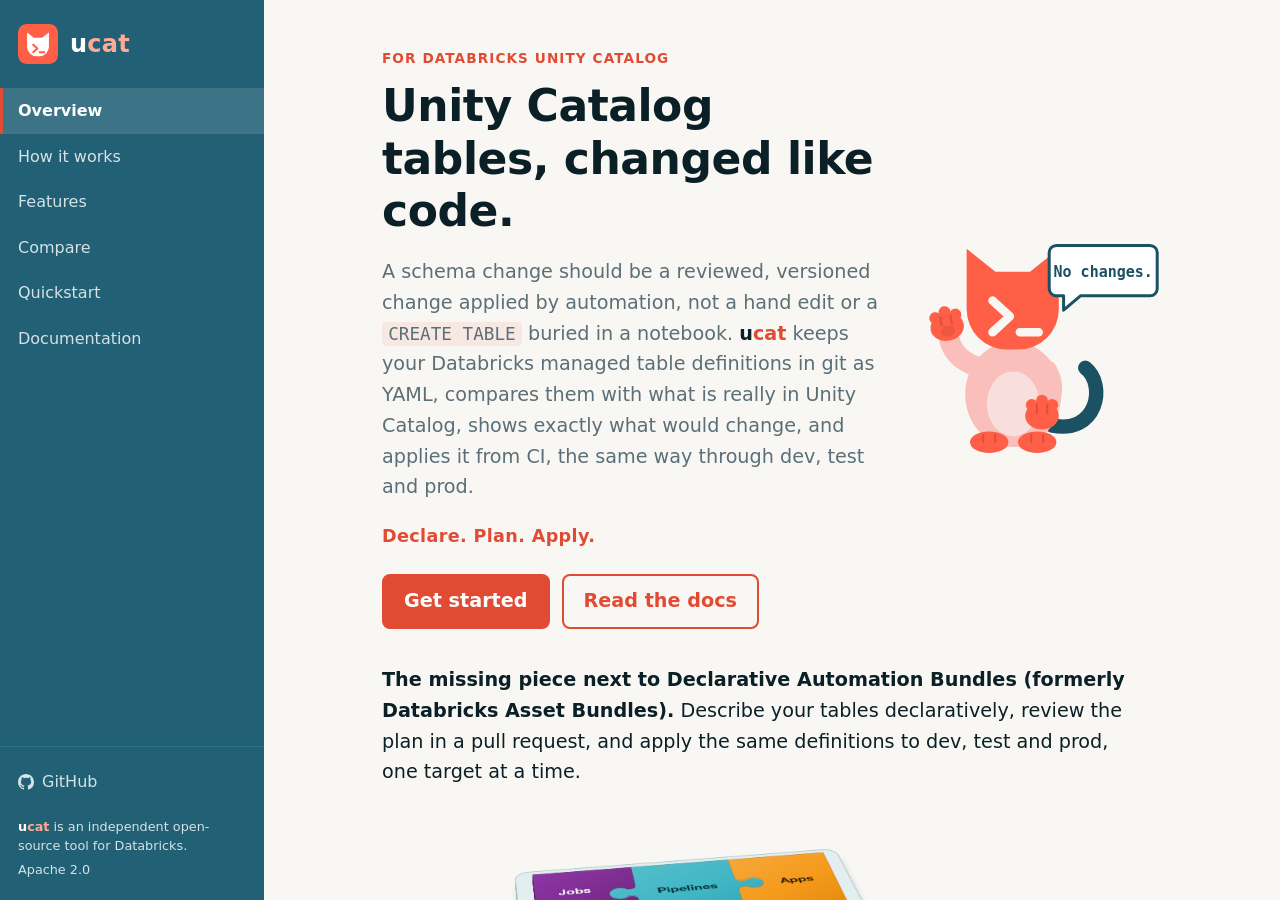
==== commit 9abb4d45: "docs: new puzzle picture, one red and a softer teal - Replace the inline puzzle with a picture (1x a" ====
--- a/docs/index.html
+++ b/docs/index.html
@@ -60,9 +60,8 @@
         <div class="piece" id="missing-piece">
           <p class="piece-lead"><strong>The missing piece next to Declarative Automation Bundles (formerly Databricks Asset Bundles).</strong> Describe your tables declaratively, review the plan in a pull request, and apply the same definitions to dev, test and prod, one target at a time.</p>
           <figure class="fit-puzzle">
-            <svg class="puzzle" viewBox="0 0 430 278" role="img" aria-labelledby="pz-t pz-d" focusable="false"><title id="pz-t">Four pieces of a Databricks project as code</title><desc id="pz-d">A puzzle of four pieces. Jobs, pipelines, and apps, dashboards and AI are deployed by Declarative Automation Bundles. The fourth piece, managed tables, is added by ucat.</desc><g><path class="pz-bundle" d="M12 34L212 34L212 74A18 18 0 1 1 212 104L212 144L127 144A18 18 0 1 1 97 144L12 144L12 34Z"/><text class="pz-l" x="112" y="91" text-anchor="middle" dominant-baseline="middle">Jobs</text></g><g><path class="pz-bundle" d="M218 34L418 34L418 144L333 144A18 18 0 1 1 303 144L218 144L218 104A18 18 0 1 0 218 74L218 34Z"/><text class="pz-l" x="332" y="87" text-anchor="middle">Pipelines</text><text class="pz-s" x="332" y="109" text-anchor="middle">SDP, formerly DLT</text></g><g><path class="pz-bundle" d="M12 150L97 150A18 18 0 1 0 127 150L212 150L212 190A18 18 0 1 1 212 220L212 260L12 260L12 150Z"/><text class="pz-l" x="112" y="207" text-anchor="middle" dominant-baseline="middle">Apps, dashboards, AI</text></g><g class="pz-raise" transform="translate(4 -6) rotate(3 318 205)"><path class="pz-ucat" d="M218 150L303 150A18 18 0 1 0 333 150L418 150L418 260L218 260L218 220A18 18 0 1 0 218 190L218 150Z"/><text class="pz-l" x="332" y="198" text-anchor="middle">Managed tables</text><text class="pz-s" x="332" y="220" text-anchor="middle">ucat</text></g></svg>
+            <img class="puzzle" src="assets/ucat-puzzle.png" srcset="assets/ucat-puzzle.png 1x, assets/ucat-puzzle@2x.png 2x" width="720" height="473" alt="A board labelled Declarative Automation Bundles with the pieces Jobs, Pipelines, Apps, Clusters and Dashboards in place and one empty slot. Next to it lies a separate red piece, Managed tables, with the ucat cat on it, ready to be placed in the slot.">
             <figcaption>Bundles deploy your jobs, pipelines and apps. Managed tables are not one of their resources: <span class="uc">u<span>cat</span></span> adds them, in the same way.</figcaption>
-            <p class="pz-key"><span class="kk bundle">Declarative Automation Bundles</span><span class="kk ucat"><span class="uc">u<span>cat</span></span></span></p>
           </figure>
           <h2 class="h-owns">Who owns the table</h2>
           <p>In a pipeline, the pipeline owns the table: its schema comes from the query, and the table lives and changes with that code. With <span class="uc">u<span>cat</span></span> the table comes first. Its definition is a file in git that you review like a contract, and the jobs, pipelines and notebooks that fill it are just the ones that write into it.</p>
@@ -72,6 +71,13 @@
           <img src="assets/demo.gif" width="1180" height="720" alt="Terminal recording: ucat validate, plan and apply create a table; then a new column, a different clustering and a table property are added to it (changed lines highlighted), with validate, plan and apply; the last plan prints No changes.">
         </div>
 
+        <ul class="trust" aria-label="Release status">
+          <li><a href="https://github.com/ninilich/ucat/releases/latest">v1.0 stable</a></li>
+          <li><a href="https://github.com/ninilich/ucat/blob/main/LICENSE">Apache 2.0</a></li>
+          <li><a href="https://github.com/ninilich/ucat/actions/workflows/ci.yml">CI on Linux, macOS and Windows</a></li>
+          <li><a href="https://github.com/ninilich/ucat/releases/latest">Signed releases (cosign)</a></li>
+          <li><a href="https://github.com/ninilich/ucat/blob/main/docs/project-layout.md#compatibility">1.x adds only optional keys: your files keep their meaning</a></li>
+        </ul>
         <div class="sub" id="why">
           <h2>Sound familiar?</h2>
           <ul>
--- a/docs/assets/style.css
+++ b/docs/assets/style.css
@@ -1,12 +1,12 @@
 /* ucat site: one stylesheet for all pages. Light theme only, no external fonts. */
 :root {
-  --coral: #FF5F46;
+  --coral: #E24B33;
   --pink: #FABFBA;
   --blush: #F8DEDC;
-  --coral-text: #C2412B;
-  --teal: #1B5162;
-  --teal-2: #2A6A7E;
-  --teal-deep: #103642;
+  --coral-text: #E24B33;
+  --teal: #216075;
+  --teal-2: #2F7388;
+  --teal-deep: #1A4C5F;
   --slate: #618794;
   --green: #1F7A5C;
   --blue: #2272B4;
@@ -33,7 +33,7 @@
 a:hover { text-decoration-thickness: 2px; }
 :focus-visible { outline: 3px solid var(--blue); outline-offset: 2px; border-radius: 3px; }
 code, pre { font-family: ui-monospace, SFMono-Regular, Menlo, Consolas, monospace; }
-code { background: rgba(194, 65, 43, 0.09); padding: 0.1em 0.35em; border-radius: 4px; font-size: 0.92em; }
+code { background: rgba(226, 75, 51, 0.09); padding: 0.1em 0.35em; border-radius: 4px; font-size: 0.92em; }
 pre {
   background: var(--teal-deep); color: #E8EEF0;
   padding: 16px 18px; border-radius: 8px; overflow-x: auto;
@@ -51,7 +51,7 @@
 .sb-head { display: flex; align-items: center; justify-content: space-between; padding: 16px 18px; }
 .brand { display: inline-flex; align-items: center; gap: 12px; text-decoration: none; color: var(--side-ink); font-weight: 700; font-size: 1.5rem; letter-spacing: 0.01em; }
 .brand img { display: block; border-radius: 8px; }
-.brand .wm span { color: #FF8A75; } /* lighter coral: 3.8:1 on the teal sidebar */
+.brand .wm span { color: #FFAA97; } /* lighter coral: 3.8:1 on the teal sidebar */
 .menu-btn {
   display: none; font: inherit; font-weight: 600; color: var(--side-ink);
   background: transparent; border: 1px solid var(--slate); border-radius: 8px; padding: 7px 14px; cursor: pointer;
@@ -100,7 +100,7 @@
   display: inline-block; padding: 10px 20px; border-radius: 8px; text-decoration: none;
   font-weight: 700; font-size: 1.2rem; border: 2px solid var(--coral);
 }
-.btn.primary { background: var(--coral); color: var(--ink); }
+.btn.primary { background: var(--coral); color: #fff; }
 .btn.primary:hover { background: var(--pink); border-color: var(--pink); }
 .btn.secondary { color: var(--coral-text); border-color: var(--coral-text); background: transparent; }
 .btn.secondary:hover { background: var(--surface); }
@@ -112,9 +112,14 @@
 .uc { font-weight: 700; color: var(--ink); }
 .uc span { color: var(--coral-text); }
 .sidebar .uc { color: #fff; }
-.sidebar .uc span { color: #FF8A75; }
+.sidebar .uc span { color: #FFAA97; }
 .eyebrow { margin: 0 0 10px; font-size: 0.85rem; font-weight: 700; letter-spacing: 0.08em; text-transform: uppercase; color: var(--coral-text); }
 .tagline { margin: 18px 0 0; font-size: 1.1rem; font-weight: 700; letter-spacing: 0.02em; color: var(--coral-text); }
+.trust { list-style: none; margin: 28px 0 0; padding: 12px 16px; display: flex; flex-wrap: wrap; gap: 6px 22px; border: 1px solid var(--line); border-radius: 10px; background: var(--surface); font-size: 0.9rem; }
+.trust li { display: flex; align-items: center; gap: 8px; }
+.trust li::before { content: ""; width: 8px; height: 8px; border-radius: 50%; background: var(--green); flex: none; }
+.trust a { color: var(--ink); text-decoration: none; border-bottom: 1px solid var(--line); }
+.trust a:hover, .trust a:focus-visible { color: var(--coral-text); border-bottom-color: var(--coral-text); }
 .legal { margin-top: 40px; padding-top: 16px; border-top: 1px solid var(--line); font-size: 0.8rem; color: var(--muted); }
 
 /* grids, steps, cards */
@@ -142,7 +147,7 @@
 .steps li { counter-increment: step; background: var(--surface); border: 1px solid var(--line); border-radius: 10px; padding: 18px 18px 18px 64px; position: relative; min-width: 0; }
 .steps li::before {
   content: counter(step); position: absolute; left: 18px; top: 16px;
-  width: 32px; height: 32px; border-radius: 50%; background: var(--coral); color: var(--ink);
+  width: 32px; height: 32px; border-radius: 50%; background: var(--coral); color: #fff;
   display: grid; place-items: center; font-weight: 700; font-size: 1.15rem;
 }
 .steps li pre { margin: 10px 0 0; }
@@ -262,23 +267,15 @@
 .piece-lead { font-size: 1.2rem; max-width: 40em; }
 .h-owns { margin-top: 28px; font-size: 1.25rem; }
 .fit-puzzle { margin: 24px 0 8px; }
-.fit-puzzle svg { display: block; width: 100%; max-width: 420px; height: auto; margin: 0 auto; overflow: visible; }
+.fit-puzzle img { display: block; width: 100%; max-width: 560px; height: auto; margin: 0 auto; }
 .fit-puzzle figcaption { margin-top: 10px; text-align: center; color: var(--muted); }
-.pz-bundle { fill: #DCE8EB; stroke: var(--teal); stroke-width: 2; }
-.pz-ucat { fill: #BFE6D2; stroke: var(--green); stroke-width: 2.5; }
-.pz-raise { filter: drop-shadow(0 5px 4px rgba(11, 32, 38, 0.28)); }
-.pz-l { font-size: 16px; font-weight: 700; fill: var(--ink); }
-.pz-s { font-size: 14px; fill: var(--teal); }
-.pz-raise .pz-s { fill: var(--ink); }
 .kk { display: inline-flex; align-items: center; gap: 6px; margin-left: 14px; font-size: 0.9rem; }
 .kk:first-of-type { margin-left: 0; }
 .kk::before { content: ""; width: 12px; height: 12px; border-radius: 3px; flex: none; }
-.kk.bundle::before { background: #DCE8EB; border: 2px solid var(--teal); }
-.kk.ucat::before { background: #BFE6D2; border: 2px solid var(--green); }
 .kk.none::before { background: var(--green); border-radius: 50%; }
 .kk.hist::before { background: #9A5B00; border-radius: 2px; }
 .kk.state::before { background: #6B4FA0; border-radius: 0; clip-path: polygon(50% 0, 100% 50%, 50% 100%, 0 50%); width: 14px; height: 14px; }
-.pz-key, .map-key { margin: 6px 0 0; text-align: center; color: var(--muted); }
+.map-key { margin: 6px 0 0; text-align: center; color: var(--muted); }
 .map-key strong { display: block; margin: 0 0 4px; color: var(--ink); }
 .note { font-size: 0.9rem; color: var(--muted); }
 
